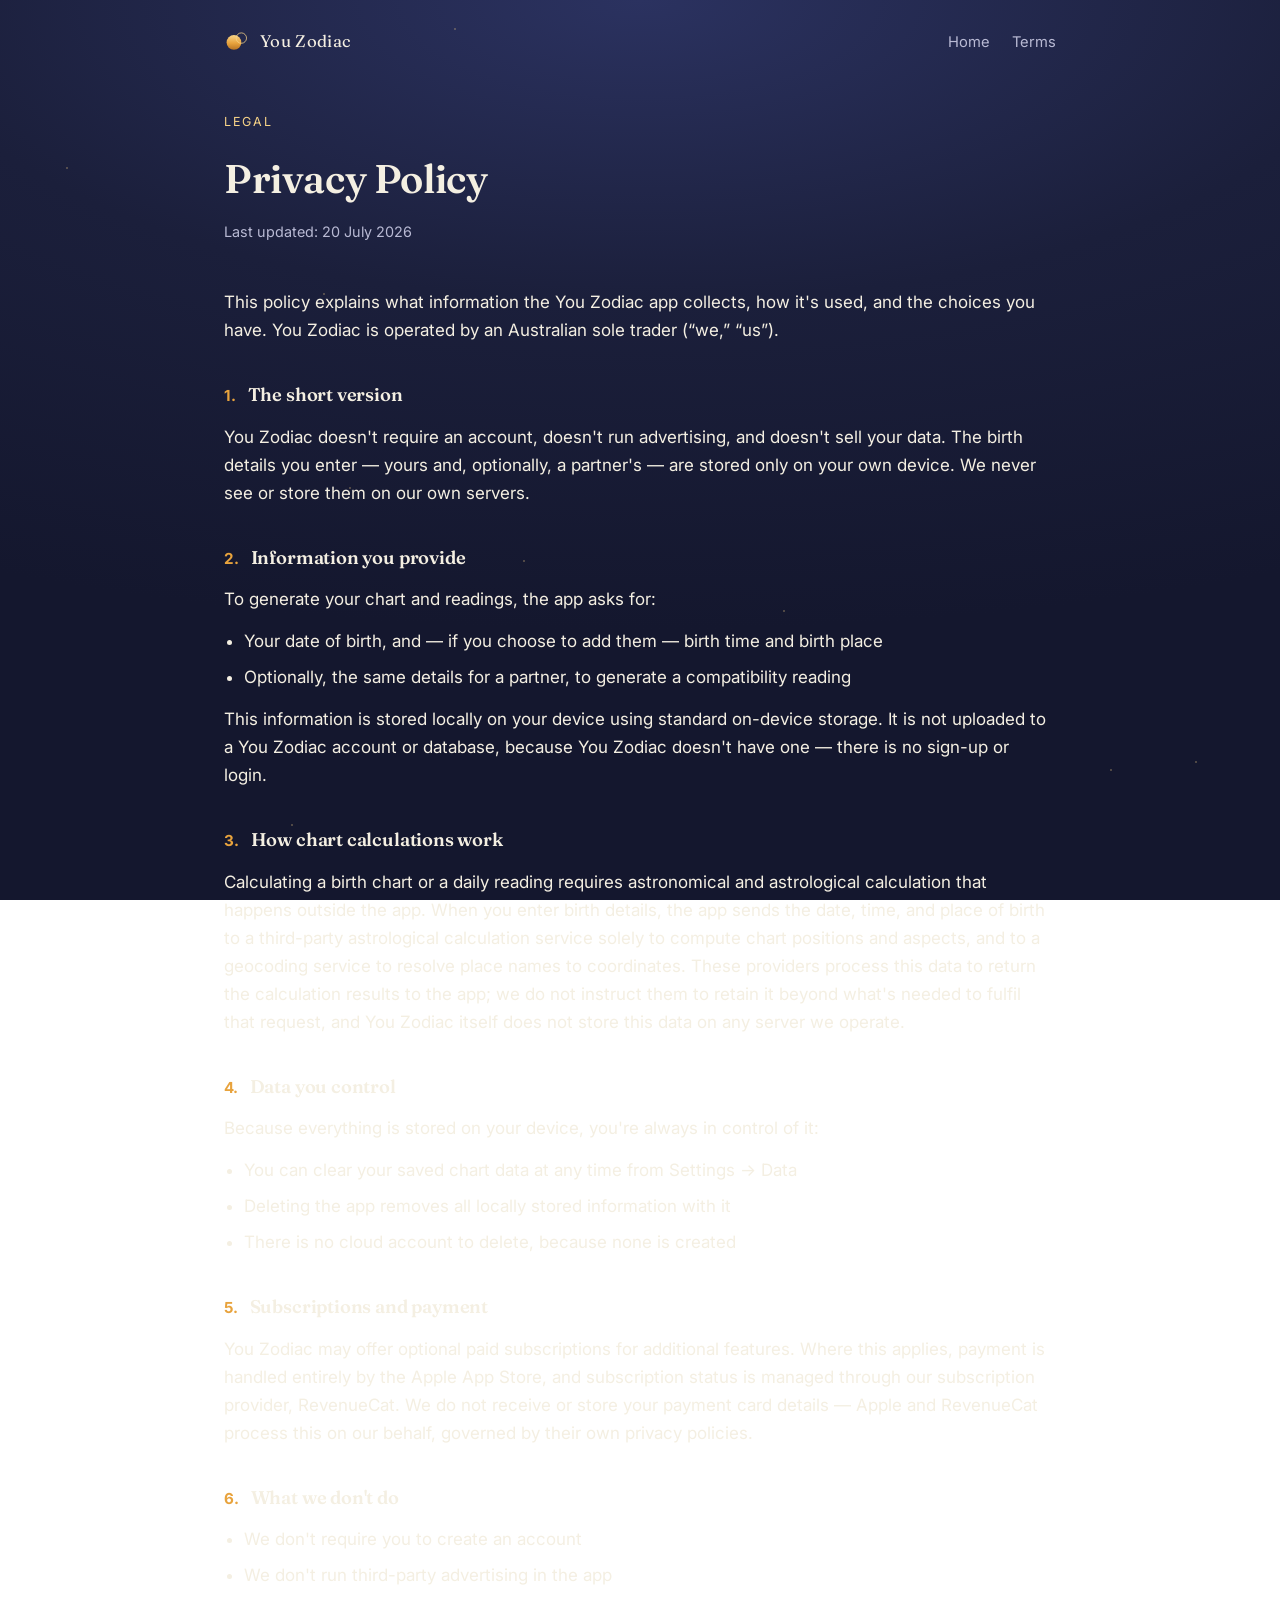
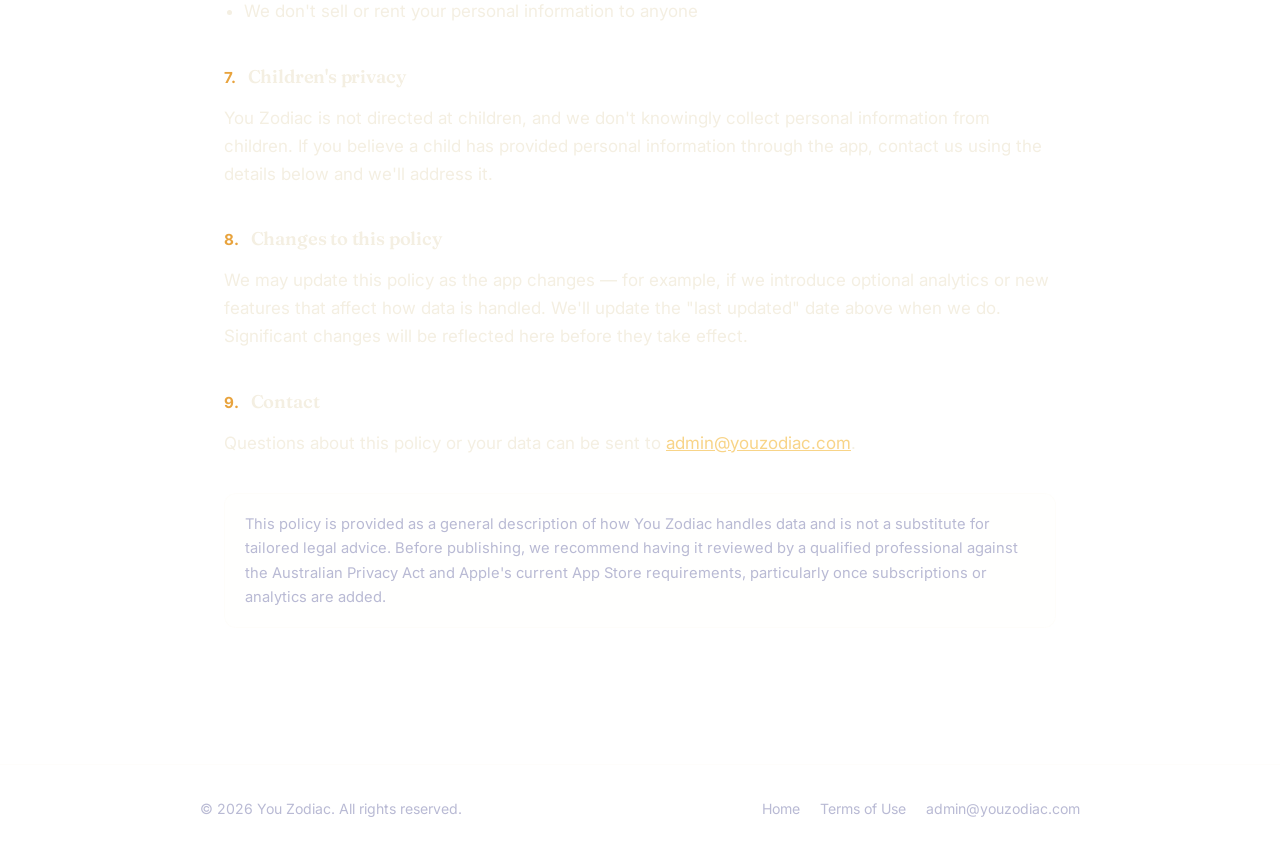
==== privacy.html @ ca14d766 "Add files via upload" ====
<!DOCTYPE html>
<html lang="en">
<head>
<meta charset="UTF-8">
<meta name="viewport" content="width=device-width, initial-scale=1.0">
<title>Privacy Policy — You Zodiac</title>
<link rel="preconnect" href="https://fonts.googleapis.com">
<link rel="preconnect" href="https://fonts.gstatic.com" crossorigin>
<link href="https://fonts.googleapis.com/css2?family=Fraunces:opsz,wght@9..144,400;9..144,600;9..144,700&family=Inter:wght@400;500;600;700&display=swap" rel="stylesheet">
<style>
/* ============================================================
   YOU ZODIAC — shared site styles
   Midnight & Marigold theme, per approved app design tokens
   ============================================================ */

:root {
  --bg-top: #2B3260;
  --bg-mid: #1B1F3B;
  --bg-deep: #14172E;

  --gold-light: #F8D488;
  --gold-mid: #E8A33D;
  --gold-deep: #B87423;

  --ink: #F4EFE2;
  --ink-dim: #B9BAD4;
  --navy-on-gold: #1B1F3B;

  --hairline: rgba(244, 239, 226, 0.14);

  --font-display: 'Fraunces', 'Iowan Old Style', Georgia, serif;
  --font-body: 'Inter', -apple-system, BlinkMacSystemFont, sans-serif;

  --max-w: 880px;
}

* { box-sizing: border-box; }

html { scroll-behavior: smooth; }

body {
  margin: 0;
  background:
    radial-gradient(120% 70% at 50% 0%, var(--bg-top) 0%, var(--bg-mid) 48%, var(--bg-deep) 100%);
  background-attachment: fixed;
  color: var(--ink);
  font-family: var(--font-body);
  font-size: 17px;
  line-height: 1.65;
  -webkit-font-smoothing: antialiased;
  min-height: 100vh;
}

a { color: var(--gold-light); text-decoration: none; }
a:hover { color: var(--gold-mid); text-decoration: underline; }
a:focus-visible,
button:focus-visible {
  outline: 2px solid var(--gold-light);
  outline-offset: 3px;
  border-radius: 4px;
}

h1, h2, h3 {
  font-family: var(--font-display);
  font-weight: 600;
  color: var(--ink);
  letter-spacing: -0.01em;
}

/* ---------- starfield ---------- */
.starfield {
  position: fixed;
  inset: 0;
  overflow: hidden;
  pointer-events: none;
  z-index: 0;
}
.starfield span {
  position: absolute;
  width: 2px;
  height: 2px;
  border-radius: 50%;
  background: var(--gold-light);
  opacity: 0.35;
  animation: twinkle 5.5s ease-in-out infinite;
}
@keyframes twinkle {
  0%, 100% { opacity: 0.15; }
  50% { opacity: 0.75; }
}
@media (prefers-reduced-motion: reduce) {
  .starfield span { animation: none; opacity: 0.35; }
  html { scroll-behavior: auto; }
}

/* ---------- layout shell ---------- */
.wrap {
  position: relative;
  z-index: 1;
  max-width: var(--max-w);
  margin: 0 auto;
  padding: 0 24px;
}

header.site-header {
  position: relative;
  z-index: 1;
  display: flex;
  align-items: center;
  justify-content: space-between;
  max-width: var(--max-w);
  margin: 0 auto;
  padding: 28px 24px 0;
}

.brand-mark { display: flex; align-items: center; gap: 10px; }
.brand-mark svg { display: block; }
.brand-wordmark {
  font-family: var(--font-display);
  font-size: 1.05rem;
  letter-spacing: 0.02em;
  color: var(--ink);
}

nav.top-nav { display: flex; gap: 22px; font-size: 0.92rem; }
nav.top-nav a { color: var(--ink-dim); }
nav.top-nav a:hover { color: var(--gold-light); }

/* ---------- footer ---------- */
footer.site-footer {
  position: relative;
  z-index: 1;
  border-top: 1px solid var(--hairline);
  margin-top: 96px;
  padding: 32px 24px 48px;
}
.footer-inner {
  max-width: var(--max-w);
  margin: 0 auto;
  display: flex;
  flex-wrap: wrap;
  gap: 16px 28px;
  align-items: center;
  justify-content: space-between;
  color: var(--ink-dim);
  font-size: 0.88rem;
}
.footer-links { display: flex; gap: 20px; flex-wrap: wrap; }
.footer-links a { color: var(--ink-dim); }
.footer-links a:hover { color: var(--gold-light); }

/* ---------- buttons ---------- */
.btn-gold {
  display: inline-flex;
  align-items: center;
  gap: 10px;
  padding: 14px 26px;
  border-radius: 999px;
  font-family: var(--font-body);
  font-weight: 600;
  font-size: 0.95rem;
  color: var(--navy-on-gold);
  background: linear-gradient(180deg, var(--gold-light) 0%, var(--gold-mid) 55%, var(--gold-deep) 100%);
  box-shadow:
    inset 0 1px 0 rgba(255,255,255,0.45),
    0 6px 18px rgba(184, 116, 35, 0.28);
  text-decoration: none;
}
.btn-gold:hover { text-decoration: none; filter: brightness(1.04); }
.btn-gold[aria-disabled="true"] {
  opacity: 0.6;
  cursor: default;
  pointer-events: none;
}
.btn-gold .sub {
  font-weight: 400;
  opacity: 0.85;
  font-size: 0.82em;
}

/* ---------- legal page layout ---------- */
main.legal {
  position: relative;
  z-index: 1;
  max-width: var(--max-w);
  margin: 0 auto;
  padding: 56px 24px 40px;
}
.legal .eyebrow {
  text-transform: uppercase;
  letter-spacing: 0.14em;
  font-size: 0.78rem;
  color: var(--gold-light);
  margin-bottom: 14px;
}
.legal h1 { font-size: clamp(1.9rem, 4vw, 2.5rem); margin: 0 0 8px; }
.legal .updated { color: var(--ink-dim); font-size: 0.9rem; margin-bottom: 44px; }
.legal section { margin-bottom: 36px; }
.legal h2 {
  font-size: 1.15rem;
  display: flex;
  gap: 12px;
  align-items: baseline;
  margin-bottom: 12px;
}
.legal h2 .num {
  font-family: var(--font-body);
  color: var(--gold-mid);
  font-weight: 700;
  font-size: 0.95rem;
}
.legal p, .legal li { color: var(--ink); }
.legal p { margin: 0 0 14px; }
.legal ul { padding-left: 20px; margin: 0 0 14px; }
.legal li { margin-bottom: 8px; }
.legal a.inline { text-decoration: underline; }
.legal-note {
  border: 1px solid var(--hairline);
  border-radius: 12px;
  padding: 18px 20px;
  background: rgba(244, 239, 226, 0.03);
  font-size: 0.92rem;
  color: var(--ink-dim);
}

@media (max-width: 560px) {
  nav.top-nav { gap: 14px; font-size: 0.85rem; }
  header.site-header { padding-top: 22px; }
}

</style>
</head>
<body>

<div class="starfield" aria-hidden="true" id="starfield"></div>

<header class="site-header">
  <div class="brand-mark">
    <svg width="26" height="26" viewBox="0 0 120 120" aria-hidden="true">
      <circle cx="46" cy="62" r="34" fill="url(#gGoldHeaderP)"/>
      <circle cx="80" cy="42" r="24" fill="none" stroke="#F8D488" stroke-width="3.5"/>
      <defs>
        <linearGradient id="gGoldHeaderP" x1="0" y1="0" x2="0" y2="1">
          <stop offset="0%" stop-color="#F8D488"/>
          <stop offset="55%" stop-color="#E8A33D"/>
          <stop offset="100%" stop-color="#B87423"/>
        </linearGradient>
      </defs>
    </svg>
    <span class="brand-wordmark">You Zodiac</span>
  </div>
  <nav class="top-nav" aria-label="Primary">
    <a href="index.html">Home</a>
    <a href="terms.html">Terms</a>
  </nav>
</header>

<main class="legal">
  <div class="eyebrow">Legal</div>
  <h1>Privacy Policy</h1>
  <p class="updated">Last updated: 20 July 2026</p>

  <section>
    <p>
      This policy explains what information the You Zodiac app collects, how it's used, and the
      choices you have. You Zodiac is operated by an Australian sole trader (“we,” “us”).
    </p>
  </section>

  <section>
    <h2><span class="num">1.</span> The short version</h2>
    <p>
      You Zodiac doesn't require an account, doesn't run advertising, and doesn't sell your data.
      The birth details you enter — yours and, optionally, a partner's — are stored only on your
      own device. We never see or store them on our own servers.
    </p>
  </section>

  <section>
    <h2><span class="num">2.</span> Information you provide</h2>
    <p>To generate your chart and readings, the app asks for:</p>
    <ul>
      <li>Your date of birth, and — if you choose to add them — birth time and birth place</li>
      <li>Optionally, the same details for a partner, to generate a compatibility reading</li>
    </ul>
    <p>
      This information is stored locally on your device using standard on-device storage. It is not
      uploaded to a You Zodiac account or database, because You Zodiac doesn't have one — there is
      no sign-up or login.
    </p>
  </section>

  <section>
    <h2><span class="num">3.</span> How chart calculations work</h2>
    <p>
      Calculating a birth chart or a daily reading requires astronomical and astrological
      calculation that happens outside the app. When you enter birth details, the app sends the
      date, time, and place of birth to a third-party astrological calculation service
      solely to compute chart positions and aspects, and to a geocoding service to
      resolve place names to coordinates. These providers process this data to return the
      calculation results to the app; we do not instruct them to retain it beyond what's needed to
      fulfil that request, and You Zodiac itself does not store this data on any server we operate.
    </p>
  </section>

  <section>
    <h2><span class="num">4.</span> Data you control</h2>
    <p>
      Because everything is stored on your device, you're always in control of it:
    </p>
    <ul>
      <li>You can clear your saved chart data at any time from Settings → Data</li>
      <li>Deleting the app removes all locally stored information with it</li>
      <li>There is no cloud account to delete, because none is created</li>
    </ul>
  </section>

  <section>
    <h2><span class="num">5.</span> Subscriptions and payment</h2>
    <p>
      You Zodiac may offer optional paid subscriptions for additional features. Where this applies,
      payment is handled entirely by the Apple App Store, and subscription status is managed
      through our subscription provider, RevenueCat. We do not receive or store your payment card
      details — Apple and RevenueCat process this on our behalf, governed by their own privacy
      policies.
    </p>
  </section>

  <section>
    <h2><span class="num">6.</span> What we don't do</h2>
    <ul>
      <li>We don't require you to create an account</li>
      <li>We don't run third-party advertising in the app</li>
      <li>We don't sell or rent your personal information to anyone</li>
    </ul>
  </section>

  <section>
    <h2><span class="num">7.</span> Children's privacy</h2>
    <p>
      You Zodiac is not directed at children, and we don't knowingly collect personal information
      from children. If you believe a child has provided personal information through the app,
      contact us using the details below and we'll address it.
    </p>
  </section>

  <section>
    <h2><span class="num">8.</span> Changes to this policy</h2>
    <p>
      We may update this policy as the app changes — for example, if we introduce optional
      analytics or new features that affect how data is handled. We'll update the "last updated"
      date above when we do. Significant changes will be reflected here before they take effect.
    </p>
  </section>

  <section>
    <h2><span class="num">9.</span> Contact</h2>
    <p>
      Questions about this policy or your data can be sent to
      <a class="inline" href="mailto:admin@youzodiac.com">admin@youzodiac.com</a>.
    </p>
  </section>

  <div class="legal-note">
    This policy is provided as a general description of how You Zodiac handles data and is not a
    substitute for tailored legal advice. Before publishing, we recommend having it reviewed by a
    qualified professional against the Australian Privacy Act and Apple's current App Store
    requirements, particularly once subscriptions or analytics are added.
  </div>
</main>

<footer class="site-footer">
  <div class="footer-inner">
    <span>© 2026 You Zodiac. All rights reserved.</span>
    <div class="footer-links">
      <a href="index.html">Home</a>
      <a href="terms.html">Terms of Use</a>
      <a href="mailto:admin@youzodiac.com">admin@youzodiac.com</a>
    </div>
  </div>
</footer>

<script>
  var field = document.getElementById('starfield');
  var count = 9;
  for (var i = 0; i < count; i++) {
    var s = document.createElement('span');
    s.style.top = (Math.random() * 90 + 2) + '%';
    s.style.left = (Math.random() * 96 + 2) + '%';
    s.style.animationDelay = (Math.random() * 5) + 's';
    field.appendChild(s);
  }
</script>

</body>
</html>
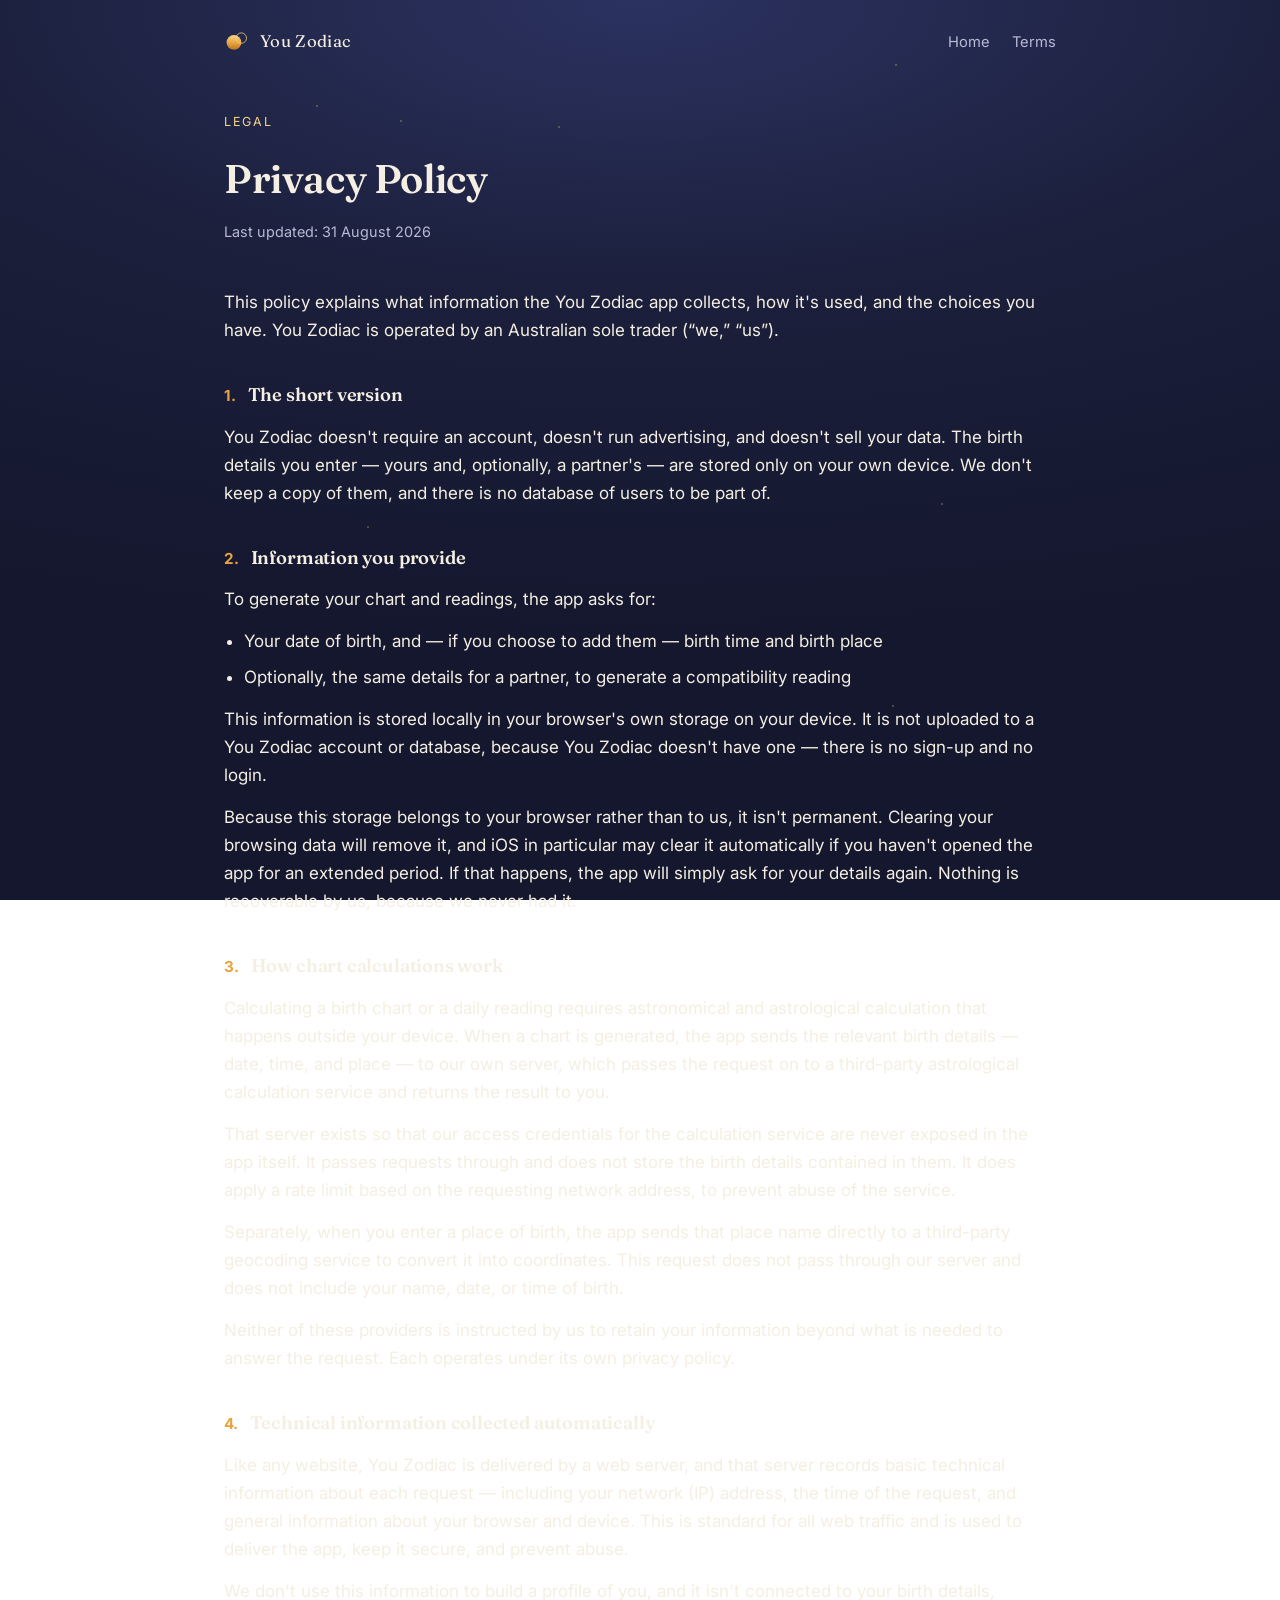
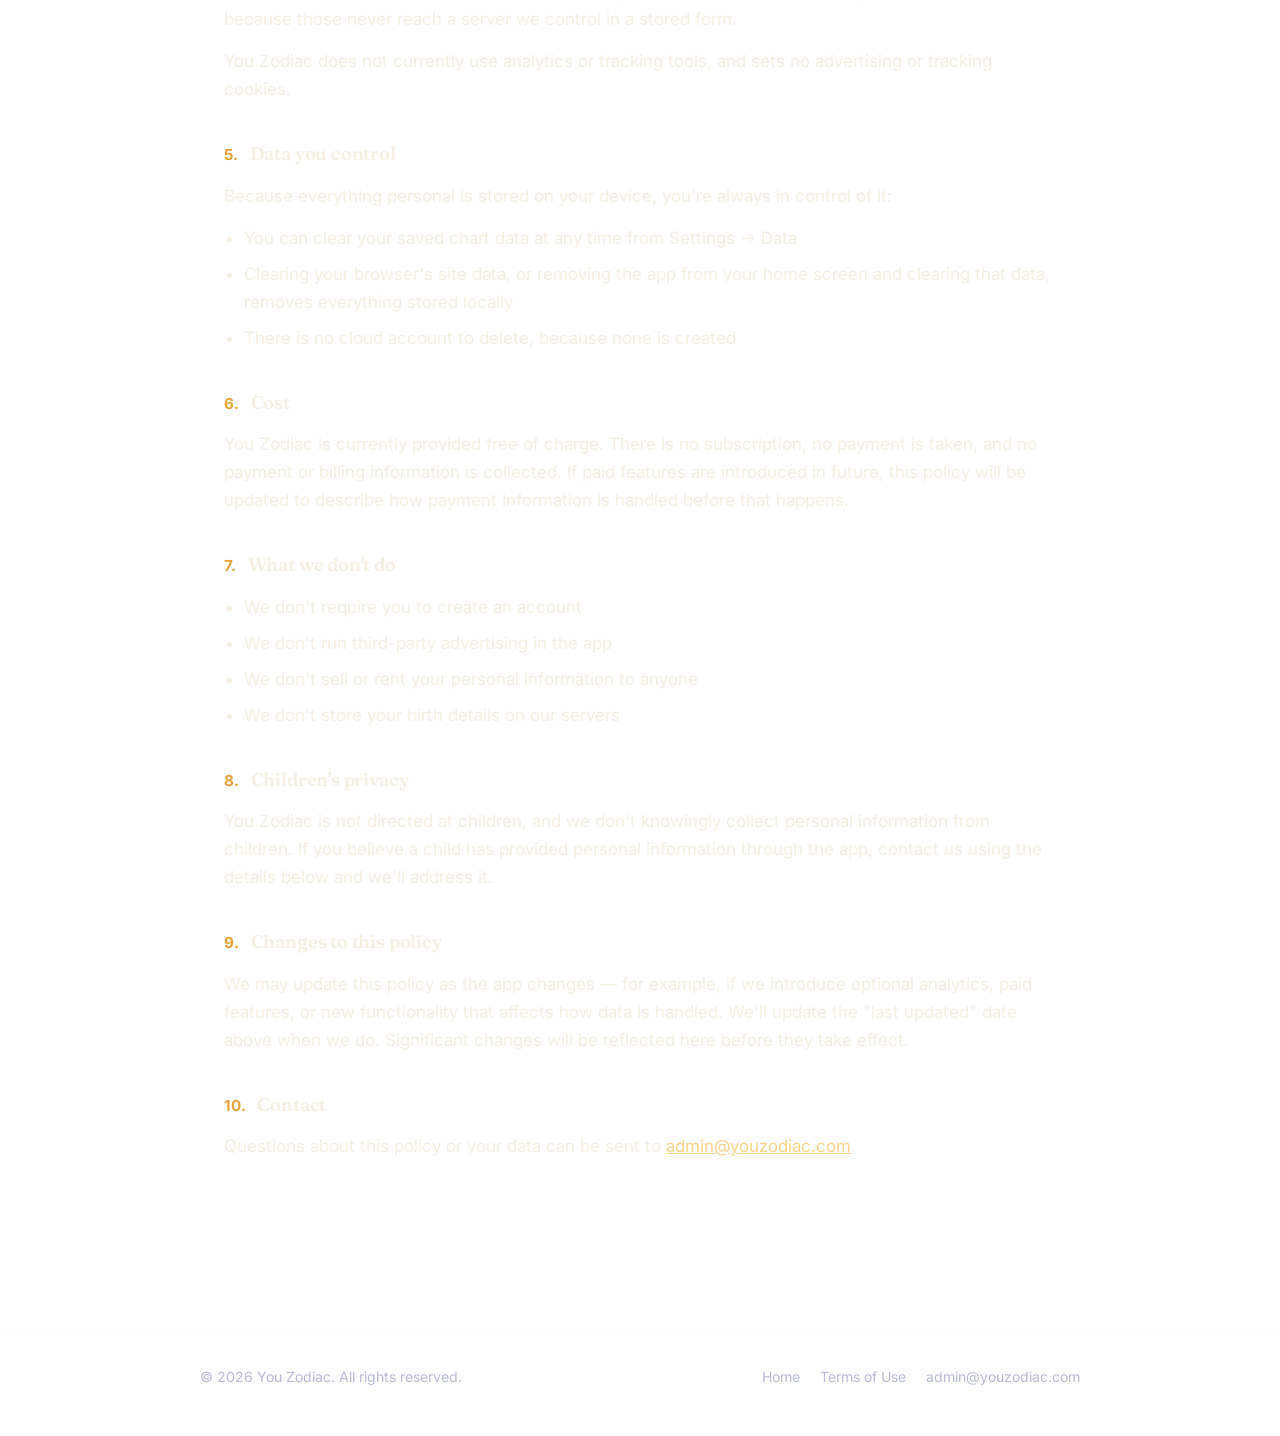
==== commit ab97c5c2: "New Privacy file" ====
--- a/privacy.html
+++ b/privacy.html
@@ -258,7 +258,7 @@
 <main class="legal">
   <div class="eyebrow">Legal</div>
   <h1>Privacy Policy</h1>
-  <p class="updated">Last updated: 20 July 2026</p>
+  <p class="updated">Last updated: 31 August 2026</p>
 
   <section>
     <p>
@@ -272,7 +272,7 @@
     <p>
       You Zodiac doesn't require an account, doesn't run advertising, and doesn't sell your data.
       The birth details you enter — yours and, optionally, a partner's — are stored only on your
-      own device. We never see or store them on our own servers.
+      own device. We don't keep a copy of them, and there is no database of users to be part of.
     </p>
   </section>
 
@@ -284,9 +284,15 @@
       <li>Optionally, the same details for a partner, to generate a compatibility reading</li>
     </ul>
     <p>
-      This information is stored locally on your device using standard on-device storage. It is not
+      This information is stored locally in your browser's own storage on your device. It is not
       uploaded to a You Zodiac account or database, because You Zodiac doesn't have one — there is
-      no sign-up or login.
+      no sign-up and no login.
+    </p>
+    <p>
+      Because this storage belongs to your browser rather than to us, it isn't permanent. Clearing
+      your browsing data will remove it, and iOS in particular may clear it automatically if you
+      haven't opened the app for an extended period. If that happens, the app will simply ask for
+      your details again. Nothing is recoverable by us, because we never had it.
     </p>
   </section>
 
@@ -294,49 +300,80 @@
     <h2><span class="num">3.</span> How chart calculations work</h2>
     <p>
       Calculating a birth chart or a daily reading requires astronomical and astrological
-      calculation that happens outside the app. When you enter birth details, the app sends the
-      date, time, and place of birth to a third-party astrological calculation service
-      solely to compute chart positions and aspects, and to a geocoding service to
-      resolve place names to coordinates. These providers process this data to return the
-      calculation results to the app; we do not instruct them to retain it beyond what's needed to
-      fulfil that request, and You Zodiac itself does not store this data on any server we operate.
-    </p>
-  </section>
-
-  <section>
-    <h2><span class="num">4.</span> Data you control</h2>
-    <p>
-      Because everything is stored on your device, you're always in control of it:
+      calculation that happens outside your device. When a chart is generated, the app sends the
+      relevant birth details — date, time, and place — to our own server, which passes the request
+      on to a third-party astrological calculation service and returns the result to you.
+    </p>
+    <p>
+      That server exists so that our access credentials for the calculation service are never
+      exposed in the app itself. It passes requests through and does not store the birth details
+      contained in them. It does apply a rate limit based on the requesting network address, to
+      prevent abuse of the service.
+    </p>
+    <p>
+      Separately, when you enter a place of birth, the app sends that place name directly to a
+      third-party geocoding service to convert it into coordinates. This request does not pass
+      through our server and does not include your name, date, or time of birth.
+    </p>
+    <p>
+      Neither of these providers is instructed by us to retain your information beyond what is
+      needed to answer the request. Each operates under its own privacy policy.
+    </p>
+  </section>
+
+  <section>
+    <h2><span class="num">4.</span> Technical information collected automatically</h2>
+    <p>
+      Like any website, You Zodiac is delivered by a web server, and that server records basic
+      technical information about each request — including your network (IP) address, the time of
+      the request, and general information about your browser and device. This is standard for all
+      web traffic and is used to deliver the app, keep it secure, and prevent abuse.
+    </p>
+    <p>
+      We don't use this information to build a profile of you, and it isn't connected to your birth
+      details, because those never reach a server we control in a stored form.
+    </p>
+    <p>
+      You Zodiac does not currently use analytics or tracking tools, and sets no advertising or
+      tracking cookies.
+    </p>
+  </section>
+
+  <section>
+    <h2><span class="num">5.</span> Data you control</h2>
+    <p>
+      Because everything personal is stored on your device, you're always in control of it:
     </p>
     <ul>
       <li>You can clear your saved chart data at any time from Settings → Data</li>
-      <li>Deleting the app removes all locally stored information with it</li>
+      <li>Clearing your browser's site data, or removing the app from your home screen and
+          clearing that data, removes everything stored locally</li>
       <li>There is no cloud account to delete, because none is created</li>
     </ul>
   </section>
 
   <section>
-    <h2><span class="num">5.</span> Subscriptions and payment</h2>
-    <p>
-      You Zodiac may offer optional paid subscriptions for additional features. Where this applies,
-      payment is handled entirely by the Apple App Store, and subscription status is managed
-      through our subscription provider, RevenueCat. We do not receive or store your payment card
-      details — Apple and RevenueCat process this on our behalf, governed by their own privacy
-      policies.
-    </p>
-  </section>
-
-  <section>
-    <h2><span class="num">6.</span> What we don't do</h2>
+    <h2><span class="num">6.</span> Cost</h2>
+    <p>
+      You Zodiac is currently provided free of charge. There is no subscription, no payment is
+      taken, and no payment or billing information is collected. If paid features are introduced in
+      future, this policy will be updated to describe how payment information is handled before
+      that happens.
+    </p>
+  </section>
+
+  <section>
+    <h2><span class="num">7.</span> What we don't do</h2>
     <ul>
       <li>We don't require you to create an account</li>
       <li>We don't run third-party advertising in the app</li>
       <li>We don't sell or rent your personal information to anyone</li>
+      <li>We don't store your birth details on our servers</li>
     </ul>
   </section>
 
   <section>
-    <h2><span class="num">7.</span> Children's privacy</h2>
+    <h2><span class="num">8.</span> Children's privacy</h2>
     <p>
       You Zodiac is not directed at children, and we don't knowingly collect personal information
       from children. If you believe a child has provided personal information through the app,
@@ -345,28 +382,22 @@
   </section>
 
   <section>
-    <h2><span class="num">8.</span> Changes to this policy</h2>
+    <h2><span class="num">9.</span> Changes to this policy</h2>
     <p>
       We may update this policy as the app changes — for example, if we introduce optional
-      analytics or new features that affect how data is handled. We'll update the "last updated"
-      date above when we do. Significant changes will be reflected here before they take effect.
-    </p>
-  </section>
-
-  <section>
-    <h2><span class="num">9.</span> Contact</h2>
+      analytics, paid features, or new functionality that affects how data is handled. We'll update
+      the "last updated" date above when we do. Significant changes will be reflected here before
+      they take effect.
+    </p>
+  </section>
+
+  <section>
+    <h2><span class="num">10.</span> Contact</h2>
     <p>
       Questions about this policy or your data can be sent to
       <a class="inline" href="mailto:admin@youzodiac.com">admin@youzodiac.com</a>.
     </p>
   </section>
-
-  <div class="legal-note">
-    This policy is provided as a general description of how You Zodiac handles data and is not a
-    substitute for tailored legal advice. Before publishing, we recommend having it reviewed by a
-    qualified professional against the Australian Privacy Act and Apple's current App Store
-    requirements, particularly once subscriptions or analytics are added.
-  </div>
 </main>
 
 <footer class="site-footer">
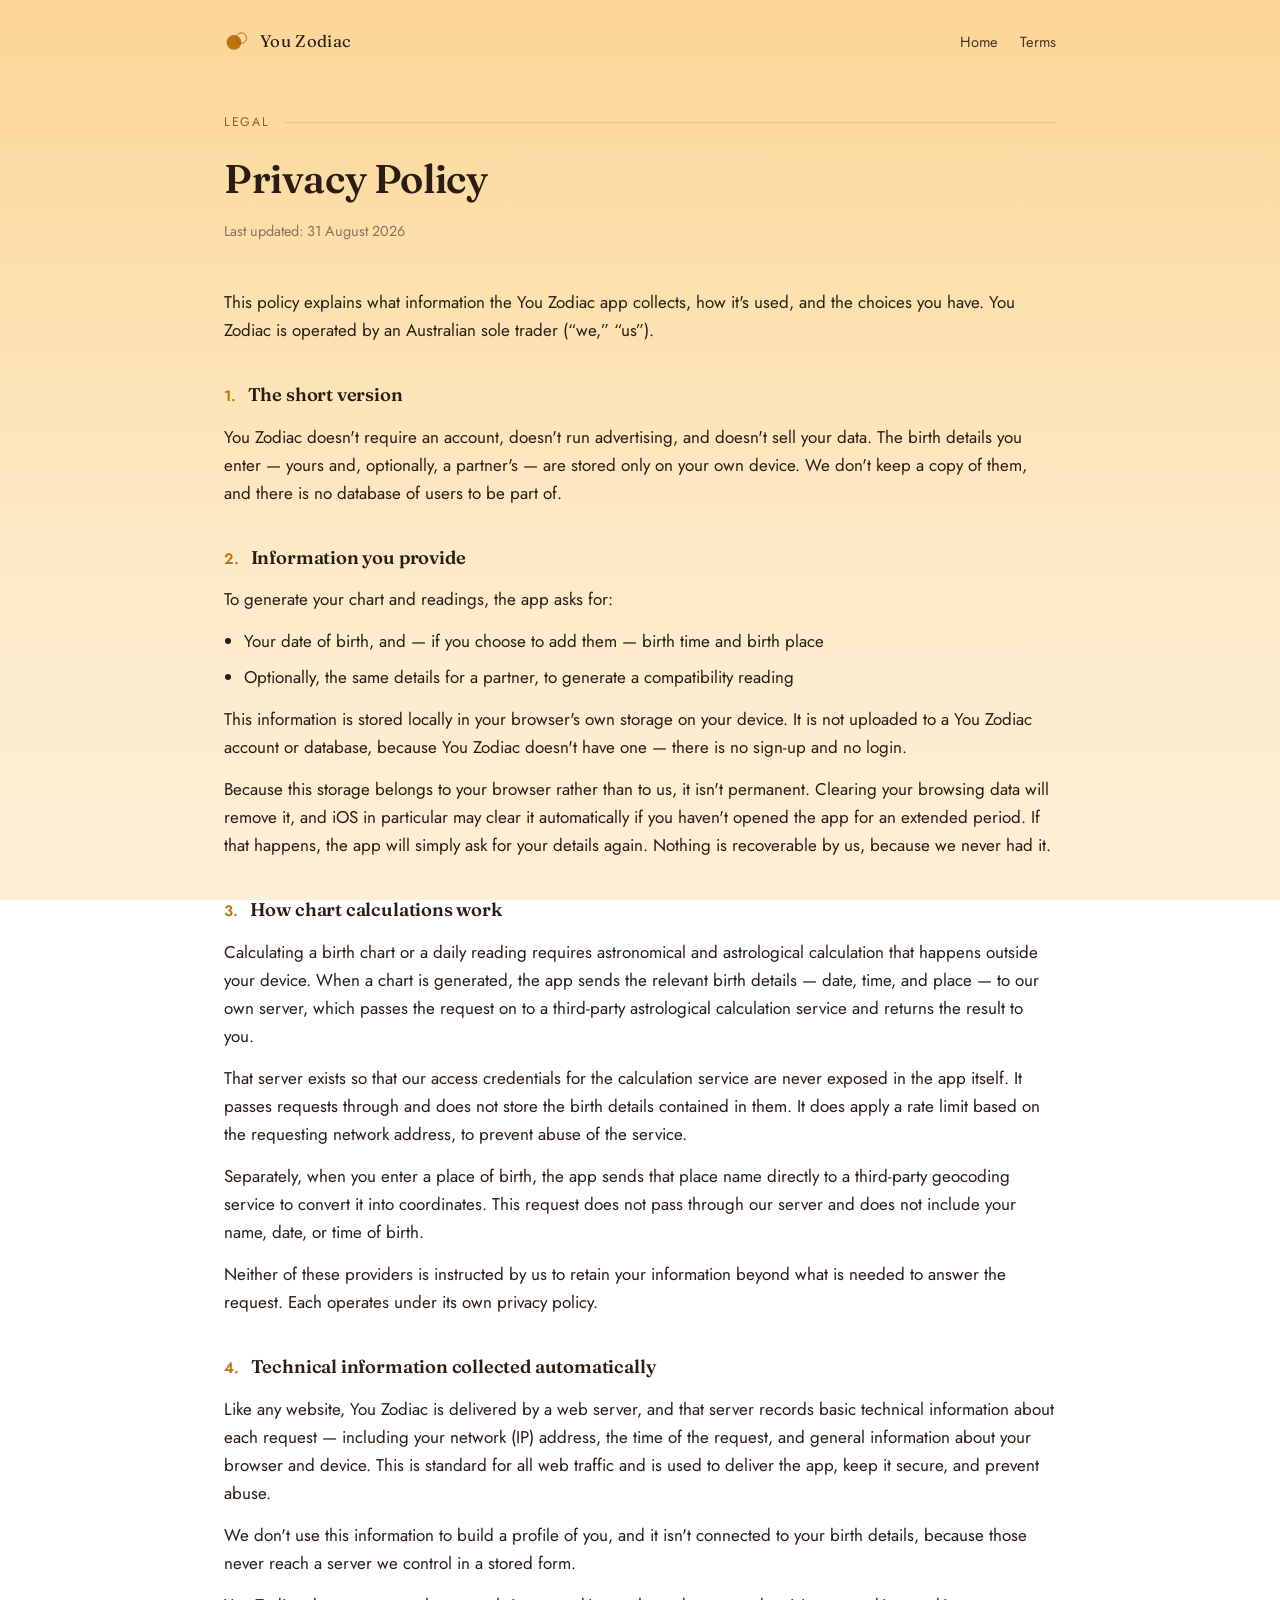
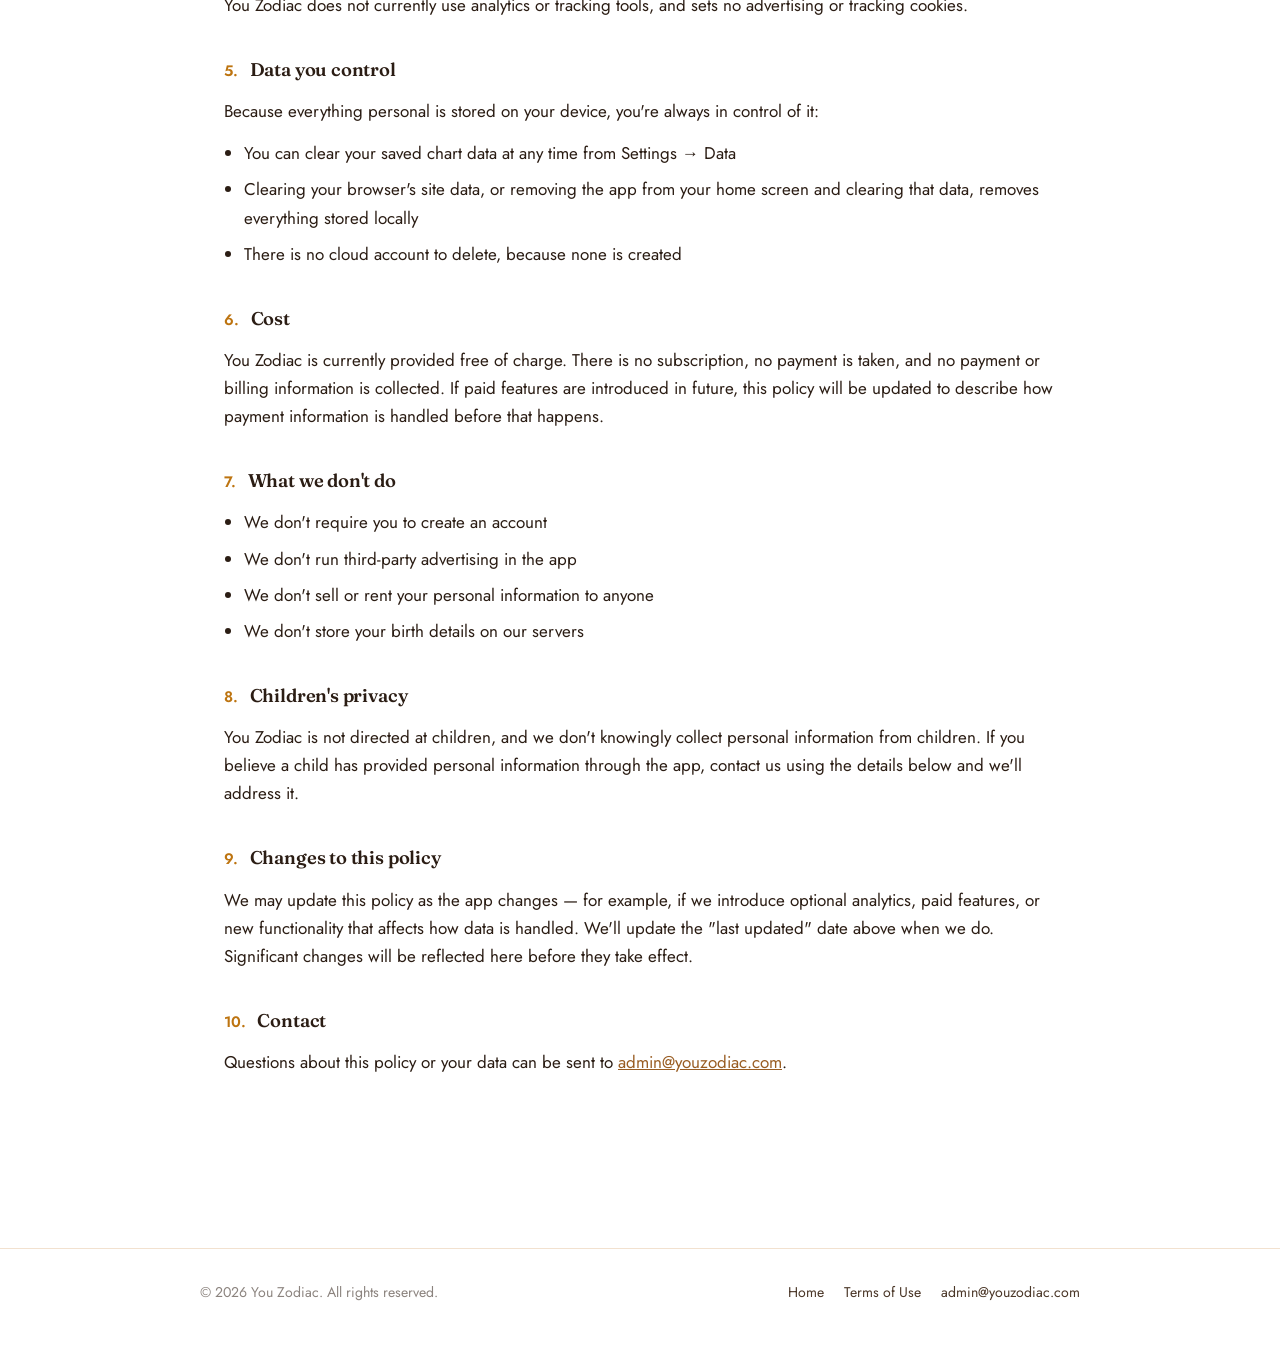
==== commit d3cf07bc: "Rebrand site to Golden Hour: shared stylesheet, flat mark, favicon, remove starfield and App Store b" ====
--- a/privacy.html
+++ b/privacy.html
@@ -4,248 +4,20 @@
 <meta charset="UTF-8">
 <meta name="viewport" content="width=device-width, initial-scale=1.0">
 <title>Privacy Policy — You Zodiac</title>
+<meta name="theme-color" content="#FBD595">
+<link rel="icon" type="image/png" href="assets/favicon.png">
 <link rel="preconnect" href="https://fonts.googleapis.com">
 <link rel="preconnect" href="https://fonts.gstatic.com" crossorigin>
-<link href="https://fonts.googleapis.com/css2?family=Fraunces:opsz,wght@9..144,400;9..144,600;9..144,700&family=Inter:wght@400;500;600;700&display=swap" rel="stylesheet">
-<style>
-/* ============================================================
-   YOU ZODIAC — shared site styles
-   Midnight & Marigold theme, per approved app design tokens
-   ============================================================ */
-
-:root {
-  --bg-top: #2B3260;
-  --bg-mid: #1B1F3B;
-  --bg-deep: #14172E;
-
-  --gold-light: #F8D488;
-  --gold-mid: #E8A33D;
-  --gold-deep: #B87423;
-
-  --ink: #F4EFE2;
-  --ink-dim: #B9BAD4;
-  --navy-on-gold: #1B1F3B;
-
-  --hairline: rgba(244, 239, 226, 0.14);
-
-  --font-display: 'Fraunces', 'Iowan Old Style', Georgia, serif;
-  --font-body: 'Inter', -apple-system, BlinkMacSystemFont, sans-serif;
-
-  --max-w: 880px;
-}
-
-* { box-sizing: border-box; }
-
-html { scroll-behavior: smooth; }
-
-body {
-  margin: 0;
-  background:
-    radial-gradient(120% 70% at 50% 0%, var(--bg-top) 0%, var(--bg-mid) 48%, var(--bg-deep) 100%);
-  background-attachment: fixed;
-  color: var(--ink);
-  font-family: var(--font-body);
-  font-size: 17px;
-  line-height: 1.65;
-  -webkit-font-smoothing: antialiased;
-  min-height: 100vh;
-}
-
-a { color: var(--gold-light); text-decoration: none; }
-a:hover { color: var(--gold-mid); text-decoration: underline; }
-a:focus-visible,
-button:focus-visible {
-  outline: 2px solid var(--gold-light);
-  outline-offset: 3px;
-  border-radius: 4px;
-}
-
-h1, h2, h3 {
-  font-family: var(--font-display);
-  font-weight: 600;
-  color: var(--ink);
-  letter-spacing: -0.01em;
-}
-
-/* ---------- starfield ---------- */
-.starfield {
-  position: fixed;
-  inset: 0;
-  overflow: hidden;
-  pointer-events: none;
-  z-index: 0;
-}
-.starfield span {
-  position: absolute;
-  width: 2px;
-  height: 2px;
-  border-radius: 50%;
-  background: var(--gold-light);
-  opacity: 0.35;
-  animation: twinkle 5.5s ease-in-out infinite;
-}
-@keyframes twinkle {
-  0%, 100% { opacity: 0.15; }
-  50% { opacity: 0.75; }
-}
-@media (prefers-reduced-motion: reduce) {
-  .starfield span { animation: none; opacity: 0.35; }
-  html { scroll-behavior: auto; }
-}
-
-/* ---------- layout shell ---------- */
-.wrap {
-  position: relative;
-  z-index: 1;
-  max-width: var(--max-w);
-  margin: 0 auto;
-  padding: 0 24px;
-}
-
-header.site-header {
-  position: relative;
-  z-index: 1;
-  display: flex;
-  align-items: center;
-  justify-content: space-between;
-  max-width: var(--max-w);
-  margin: 0 auto;
-  padding: 28px 24px 0;
-}
-
-.brand-mark { display: flex; align-items: center; gap: 10px; }
-.brand-mark svg { display: block; }
-.brand-wordmark {
-  font-family: var(--font-display);
-  font-size: 1.05rem;
-  letter-spacing: 0.02em;
-  color: var(--ink);
-}
-
-nav.top-nav { display: flex; gap: 22px; font-size: 0.92rem; }
-nav.top-nav a { color: var(--ink-dim); }
-nav.top-nav a:hover { color: var(--gold-light); }
-
-/* ---------- footer ---------- */
-footer.site-footer {
-  position: relative;
-  z-index: 1;
-  border-top: 1px solid var(--hairline);
-  margin-top: 96px;
-  padding: 32px 24px 48px;
-}
-.footer-inner {
-  max-width: var(--max-w);
-  margin: 0 auto;
-  display: flex;
-  flex-wrap: wrap;
-  gap: 16px 28px;
-  align-items: center;
-  justify-content: space-between;
-  color: var(--ink-dim);
-  font-size: 0.88rem;
-}
-.footer-links { display: flex; gap: 20px; flex-wrap: wrap; }
-.footer-links a { color: var(--ink-dim); }
-.footer-links a:hover { color: var(--gold-light); }
-
-/* ---------- buttons ---------- */
-.btn-gold {
-  display: inline-flex;
-  align-items: center;
-  gap: 10px;
-  padding: 14px 26px;
-  border-radius: 999px;
-  font-family: var(--font-body);
-  font-weight: 600;
-  font-size: 0.95rem;
-  color: var(--navy-on-gold);
-  background: linear-gradient(180deg, var(--gold-light) 0%, var(--gold-mid) 55%, var(--gold-deep) 100%);
-  box-shadow:
-    inset 0 1px 0 rgba(255,255,255,0.45),
-    0 6px 18px rgba(184, 116, 35, 0.28);
-  text-decoration: none;
-}
-.btn-gold:hover { text-decoration: none; filter: brightness(1.04); }
-.btn-gold[aria-disabled="true"] {
-  opacity: 0.6;
-  cursor: default;
-  pointer-events: none;
-}
-.btn-gold .sub {
-  font-weight: 400;
-  opacity: 0.85;
-  font-size: 0.82em;
-}
-
-/* ---------- legal page layout ---------- */
-main.legal {
-  position: relative;
-  z-index: 1;
-  max-width: var(--max-w);
-  margin: 0 auto;
-  padding: 56px 24px 40px;
-}
-.legal .eyebrow {
-  text-transform: uppercase;
-  letter-spacing: 0.14em;
-  font-size: 0.78rem;
-  color: var(--gold-light);
-  margin-bottom: 14px;
-}
-.legal h1 { font-size: clamp(1.9rem, 4vw, 2.5rem); margin: 0 0 8px; }
-.legal .updated { color: var(--ink-dim); font-size: 0.9rem; margin-bottom: 44px; }
-.legal section { margin-bottom: 36px; }
-.legal h2 {
-  font-size: 1.15rem;
-  display: flex;
-  gap: 12px;
-  align-items: baseline;
-  margin-bottom: 12px;
-}
-.legal h2 .num {
-  font-family: var(--font-body);
-  color: var(--gold-mid);
-  font-weight: 700;
-  font-size: 0.95rem;
-}
-.legal p, .legal li { color: var(--ink); }
-.legal p { margin: 0 0 14px; }
-.legal ul { padding-left: 20px; margin: 0 0 14px; }
-.legal li { margin-bottom: 8px; }
-.legal a.inline { text-decoration: underline; }
-.legal-note {
-  border: 1px solid var(--hairline);
-  border-radius: 12px;
-  padding: 18px 20px;
-  background: rgba(244, 239, 226, 0.03);
-  font-size: 0.92rem;
-  color: var(--ink-dim);
-}
-
-@media (max-width: 560px) {
-  nav.top-nav { gap: 14px; font-size: 0.85rem; }
-  header.site-header { padding-top: 22px; }
-}
-
-</style>
+<link href="https://fonts.googleapis.com/css2?family=Fraunces:ital,opsz,wght@0,9..144,400;0,9..144,600;0,9..144,700;1,9..144,400&family=Jost:wght@400;500;600&display=swap" rel="stylesheet">
+<link rel="stylesheet" href="golden-hour.css">
 </head>
 <body>
-
-<div class="starfield" aria-hidden="true" id="starfield"></div>
 
 <header class="site-header">
   <div class="brand-mark">
     <svg width="26" height="26" viewBox="0 0 120 120" aria-hidden="true">
-      <circle cx="46" cy="62" r="34" fill="url(#gGoldHeaderP)"/>
-      <circle cx="80" cy="42" r="24" fill="none" stroke="#F8D488" stroke-width="3.5"/>
-      <defs>
-        <linearGradient id="gGoldHeaderP" x1="0" y1="0" x2="0" y2="1">
-          <stop offset="0%" stop-color="#F8D488"/>
-          <stop offset="55%" stop-color="#E8A33D"/>
-          <stop offset="100%" stop-color="#B87423"/>
-        </linearGradient>
-      </defs>
+      <circle cx="46" cy="62" r="34" fill="#BD7410"/>
+      <circle cx="80" cy="42" r="24" fill="none" stroke="#995D23" stroke-width="4"/>
     </svg>
     <span class="brand-wordmark">You Zodiac</span>
   </div>
@@ -259,14 +31,12 @@
   <div class="eyebrow">Legal</div>
   <h1>Privacy Policy</h1>
   <p class="updated">Last updated: 31 August 2026</p>
-
   <section>
     <p>
       This policy explains what information the You Zodiac app collects, how it's used, and the
       choices you have. You Zodiac is operated by an Australian sole trader (“we,” “us”).
     </p>
   </section>
-
   <section>
     <h2><span class="num">1.</span> The short version</h2>
     <p>
@@ -275,7 +45,6 @@
       own device. We don't keep a copy of them, and there is no database of users to be part of.
     </p>
   </section>
-
   <section>
     <h2><span class="num">2.</span> Information you provide</h2>
     <p>To generate your chart and readings, the app asks for:</p>
@@ -295,7 +64,6 @@
       your details again. Nothing is recoverable by us, because we never had it.
     </p>
   </section>
-
   <section>
     <h2><span class="num">3.</span> How chart calculations work</h2>
     <p>
@@ -320,7 +88,6 @@
       needed to answer the request. Each operates under its own privacy policy.
     </p>
   </section>
-
   <section>
     <h2><span class="num">4.</span> Technical information collected automatically</h2>
     <p>
@@ -338,7 +105,6 @@
       tracking cookies.
     </p>
   </section>
-
   <section>
     <h2><span class="num">5.</span> Data you control</h2>
     <p>
@@ -351,7 +117,6 @@
       <li>There is no cloud account to delete, because none is created</li>
     </ul>
   </section>
-
   <section>
     <h2><span class="num">6.</span> Cost</h2>
     <p>
@@ -361,7 +126,6 @@
       that happens.
     </p>
   </section>
-
   <section>
     <h2><span class="num">7.</span> What we don't do</h2>
     <ul>
@@ -371,7 +135,6 @@
       <li>We don't store your birth details on our servers</li>
     </ul>
   </section>
-
   <section>
     <h2><span class="num">8.</span> Children's privacy</h2>
     <p>
@@ -380,7 +143,6 @@
       contact us using the details below and we'll address it.
     </p>
   </section>
-
   <section>
     <h2><span class="num">9.</span> Changes to this policy</h2>
     <p>
@@ -390,7 +152,6 @@
       they take effect.
     </p>
   </section>
-
   <section>
     <h2><span class="num">10.</span> Contact</h2>
     <p>
@@ -411,17 +172,5 @@
   </div>
 </footer>
 
-<script>
-  var field = document.getElementById('starfield');
-  var count = 9;
-  for (var i = 0; i < count; i++) {
-    var s = document.createElement('span');
-    s.style.top = (Math.random() * 90 + 2) + '%';
-    s.style.left = (Math.random() * 96 + 2) + '%';
-    s.style.animationDelay = (Math.random() * 5) + 's';
-    field.appendChild(s);
-  }
-</script>
-
 </body>
-</html>
+</html>
--- a/golden-hour.css
+++ b/golden-hour.css
@@ -0,0 +1,225 @@
+/* ============================================================
+   YOU ZODIAC — shared site styles
+   Golden Hour visual system
+   Canonical tokens: app repo src/constants/celestialTheme.js
+   ============================================================ */
+
+:root {
+  /* Wash, top → bottom */
+  --wash-honey:   #FBD595;
+  --wash-apricot: #FCE1B0;
+  --wash-peach:   #FDEBCB;
+  --wash-cream:   #FDEFD6;
+
+  /* Panels */
+  --panel:        rgba(253, 244, 229, 0.82);
+  --panel-solid:  #FDF3E4;
+
+  /* Hairlines */
+  --hairline:        rgba(196, 120, 40, 0.22);
+  --hairline-strong: rgba(196, 120, 40, 0.38);
+
+  /* Ochre — glyphs, icons, line-work */
+  --ochre:      #BD7410;
+  --ochre-soft: #D0955A;
+  --ochre-deep: #995D23;
+
+  /* Crimson — one key interaction per page, no more */
+  --crimson: #BB0A18;
+
+  /* Ink */
+  --ink:       #2B1D14;
+  --ink-soft:  #4A3627;
+  --ink-muted: rgba(43, 29, 20, 0.55);
+
+  --font-display: 'Fraunces', 'Iowan Old Style', Georgia, serif;
+  --font-body: 'Jost', -apple-system, BlinkMacSystemFont, sans-serif;
+
+  --max-w: 880px;
+}
+
+* { box-sizing: border-box; }
+
+html { scroll-behavior: smooth; }
+@media (prefers-reduced-motion: reduce) {
+  html { scroll-behavior: auto; }
+}
+
+body {
+  margin: 0;
+  background: linear-gradient(180deg,
+    var(--wash-honey) 0%,
+    var(--wash-apricot) 34%,
+    var(--wash-peach) 68%,
+    var(--wash-cream) 100%);
+  background-attachment: fixed;
+  color: var(--ink);
+  font-family: var(--font-body);
+  font-size: 17px;
+  line-height: 1.65;
+  -webkit-font-smoothing: antialiased;
+  min-height: 100vh;
+}
+
+a { color: var(--ochre-deep); text-decoration: none; }
+a:hover { color: var(--ochre); text-decoration: underline; }
+a:focus-visible,
+button:focus-visible {
+  outline: 2px solid var(--ochre);
+  outline-offset: 3px;
+  border-radius: 4px;
+}
+
+/* The single most important interaction on a page */
+a.primary-action { color: var(--crimson); font-weight: 500; }
+a.primary-action:hover { color: var(--crimson); }
+
+h1, h2, h3 {
+  font-family: var(--font-display);
+  font-weight: 600;
+  color: var(--ink);
+  letter-spacing: -0.01em;
+}
+
+.descriptor {
+  font-family: var(--font-display);
+  font-style: italic;
+  font-weight: 400;
+  color: var(--ink-soft);
+}
+
+/* ---------- layout shell ---------- */
+.wrap {
+  position: relative;
+  max-width: var(--max-w);
+  margin: 0 auto;
+  padding: 0 24px;
+}
+
+header.site-header {
+  display: flex;
+  align-items: center;
+  justify-content: space-between;
+  max-width: var(--max-w);
+  margin: 0 auto;
+  padding: 28px 24px 0;
+}
+
+.brand-mark { display: flex; align-items: center; gap: 10px; }
+.brand-mark img { display: block; width: 30px; height: 30px; }
+.brand-wordmark {
+  font-family: var(--font-display);
+  font-size: 1.05rem;
+  letter-spacing: 0.02em;
+  color: var(--ink);
+}
+
+nav.top-nav { display: flex; gap: 22px; font-size: 0.92rem; }
+nav.top-nav a { color: var(--ink-soft); }
+nav.top-nav a:hover { color: var(--ochre); }
+
+/* ---------- section labels: small caps + hairline rule ---------- */
+.eyebrow {
+  text-transform: uppercase;
+  letter-spacing: 0.14em;
+  font-size: 0.78rem;
+  color: var(--ochre-deep);
+  display: flex;
+  align-items: center;
+  gap: 14px;
+  margin-bottom: 14px;
+}
+.eyebrow::after {
+  content: "";
+  flex: 1;
+  height: 1px;
+  background: var(--hairline);
+}
+
+/* ---------- panels ---------- */
+.panel {
+  background: var(--panel);
+  border: 1px solid var(--hairline);
+  border-radius: 16px;
+  padding: 28px 32px;
+}
+
+/* ---------- footer ---------- */
+footer.site-footer {
+  border-top: 1px solid var(--hairline);
+  margin-top: 96px;
+  padding: 32px 24px 48px;
+}
+.footer-inner {
+  max-width: var(--max-w);
+  margin: 0 auto;
+  display: flex;
+  flex-wrap: wrap;
+  gap: 16px 28px;
+  align-items: center;
+  justify-content: space-between;
+  color: var(--ink-muted);
+  font-size: 0.88rem;
+}
+.footer-links { display: flex; gap: 20px; flex-wrap: wrap; }
+.footer-links a { color: var(--ink-soft); }
+.footer-links a:hover { color: var(--ochre); }
+
+/* ---------- buttons: flat matte, no gradients ---------- */
+.btn {
+  display: inline-flex;
+  align-items: center;
+  gap: 10px;
+  padding: 14px 26px;
+  border-radius: 999px;
+  font-family: var(--font-body);
+  font-weight: 500;
+  font-size: 0.95rem;
+  color: var(--ochre-deep);
+  background: var(--panel-solid);
+  border: 1px solid var(--hairline-strong);
+  text-decoration: none;
+}
+.btn:hover { text-decoration: none; border-color: var(--ochre); color: var(--ochre); }
+.btn[aria-disabled="true"] { opacity: 0.6; cursor: default; pointer-events: none; }
+
+/* ---------- legal page layout ---------- */
+main.legal {
+  max-width: var(--max-w);
+  margin: 0 auto;
+  padding: 56px 24px 40px;
+}
+.legal h1 { font-size: clamp(1.9rem, 4vw, 2.5rem); margin: 0 0 8px; }
+.legal .updated { color: var(--ink-muted); font-size: 0.9rem; margin-bottom: 44px; }
+.legal section { margin-bottom: 36px; }
+.legal h2 {
+  font-size: 1.15rem;
+  display: flex;
+  gap: 12px;
+  align-items: baseline;
+  margin-bottom: 12px;
+}
+.legal h2 .num {
+  font-family: var(--font-body);
+  color: var(--ochre);
+  font-weight: 600;
+  font-size: 0.95rem;
+}
+.legal p, .legal li { color: var(--ink); }
+.legal p { margin: 0 0 14px; }
+.legal ul { padding-left: 20px; margin: 0 0 14px; }
+.legal li { margin-bottom: 8px; }
+.legal a.inline { text-decoration: underline; }
+.legal-note {
+  border: 1px solid var(--hairline);
+  border-radius: 12px;
+  padding: 18px 20px;
+  background: var(--panel);
+  font-size: 0.92rem;
+  color: var(--ink-soft);
+}
+
+@media (max-width: 560px) {
+  nav.top-nav { gap: 14px; font-size: 0.85rem; }
+  header.site-header { padding-top: 22px; }
+}
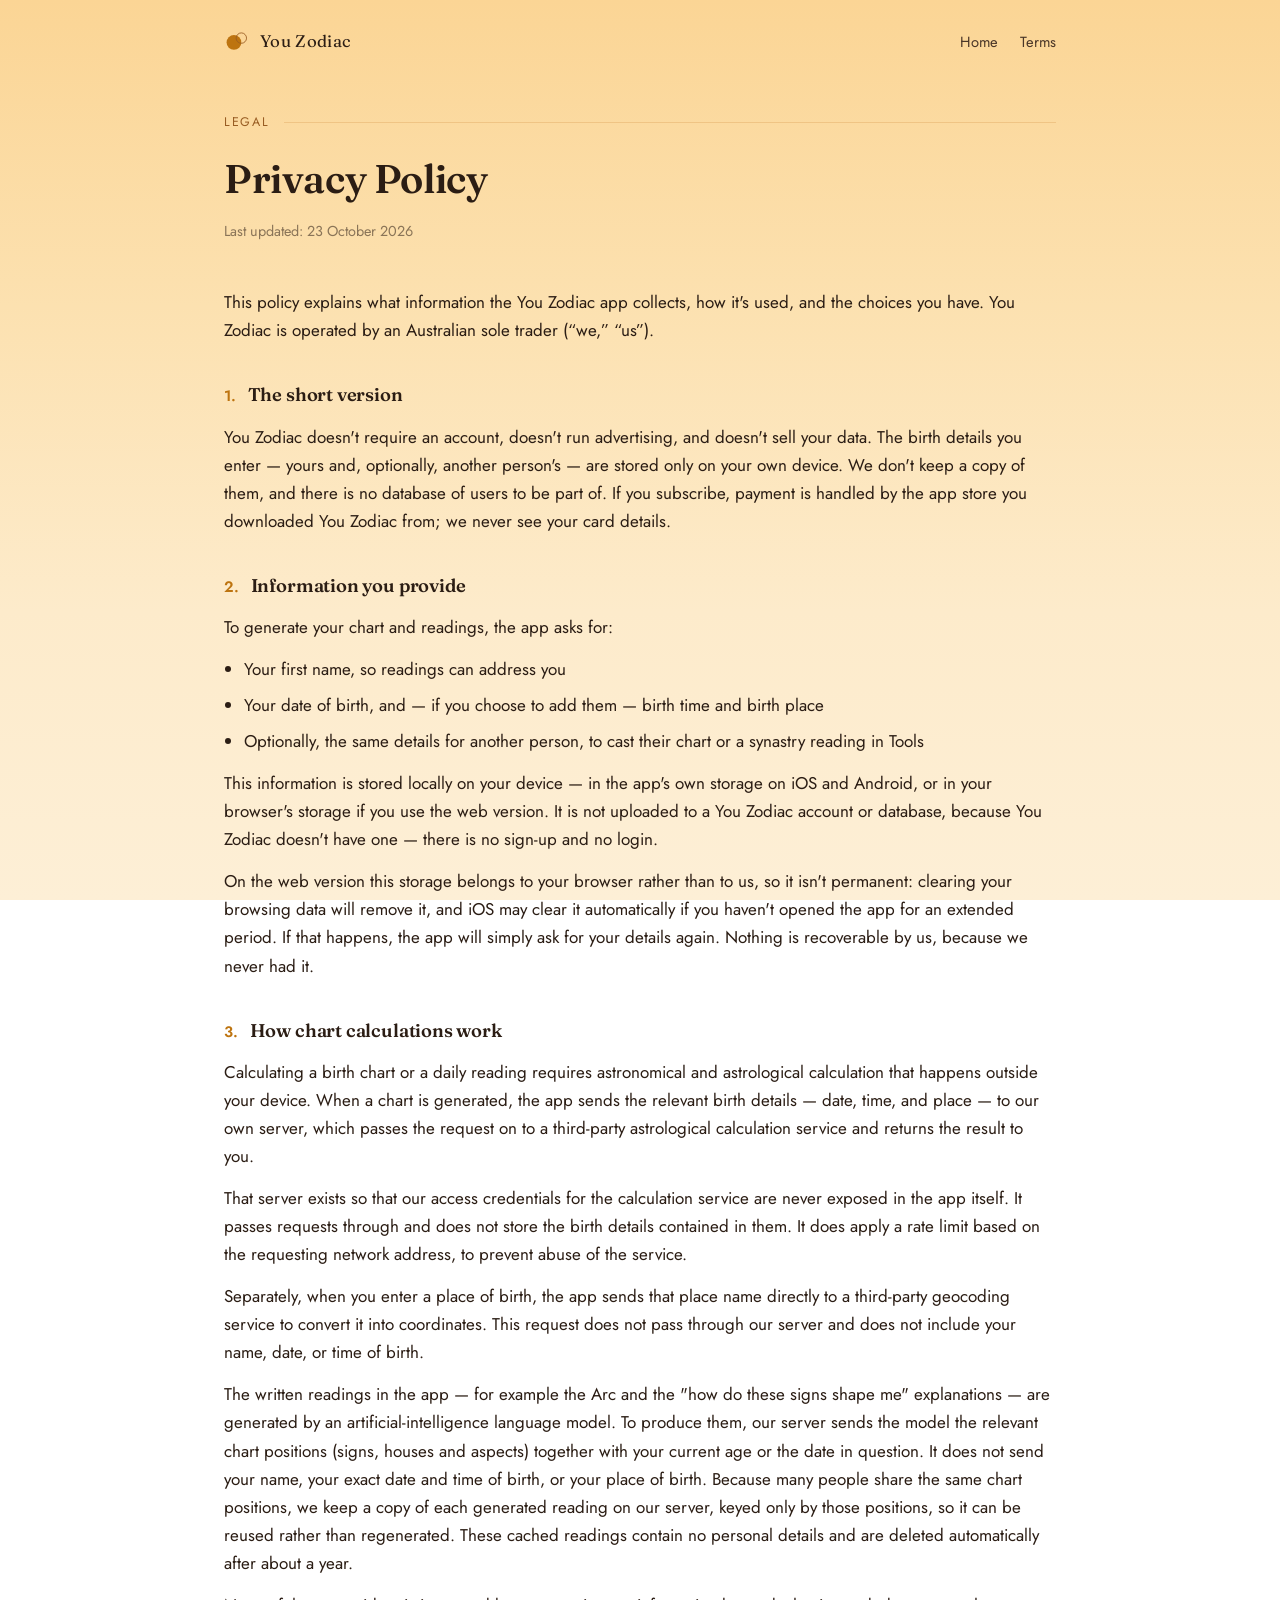
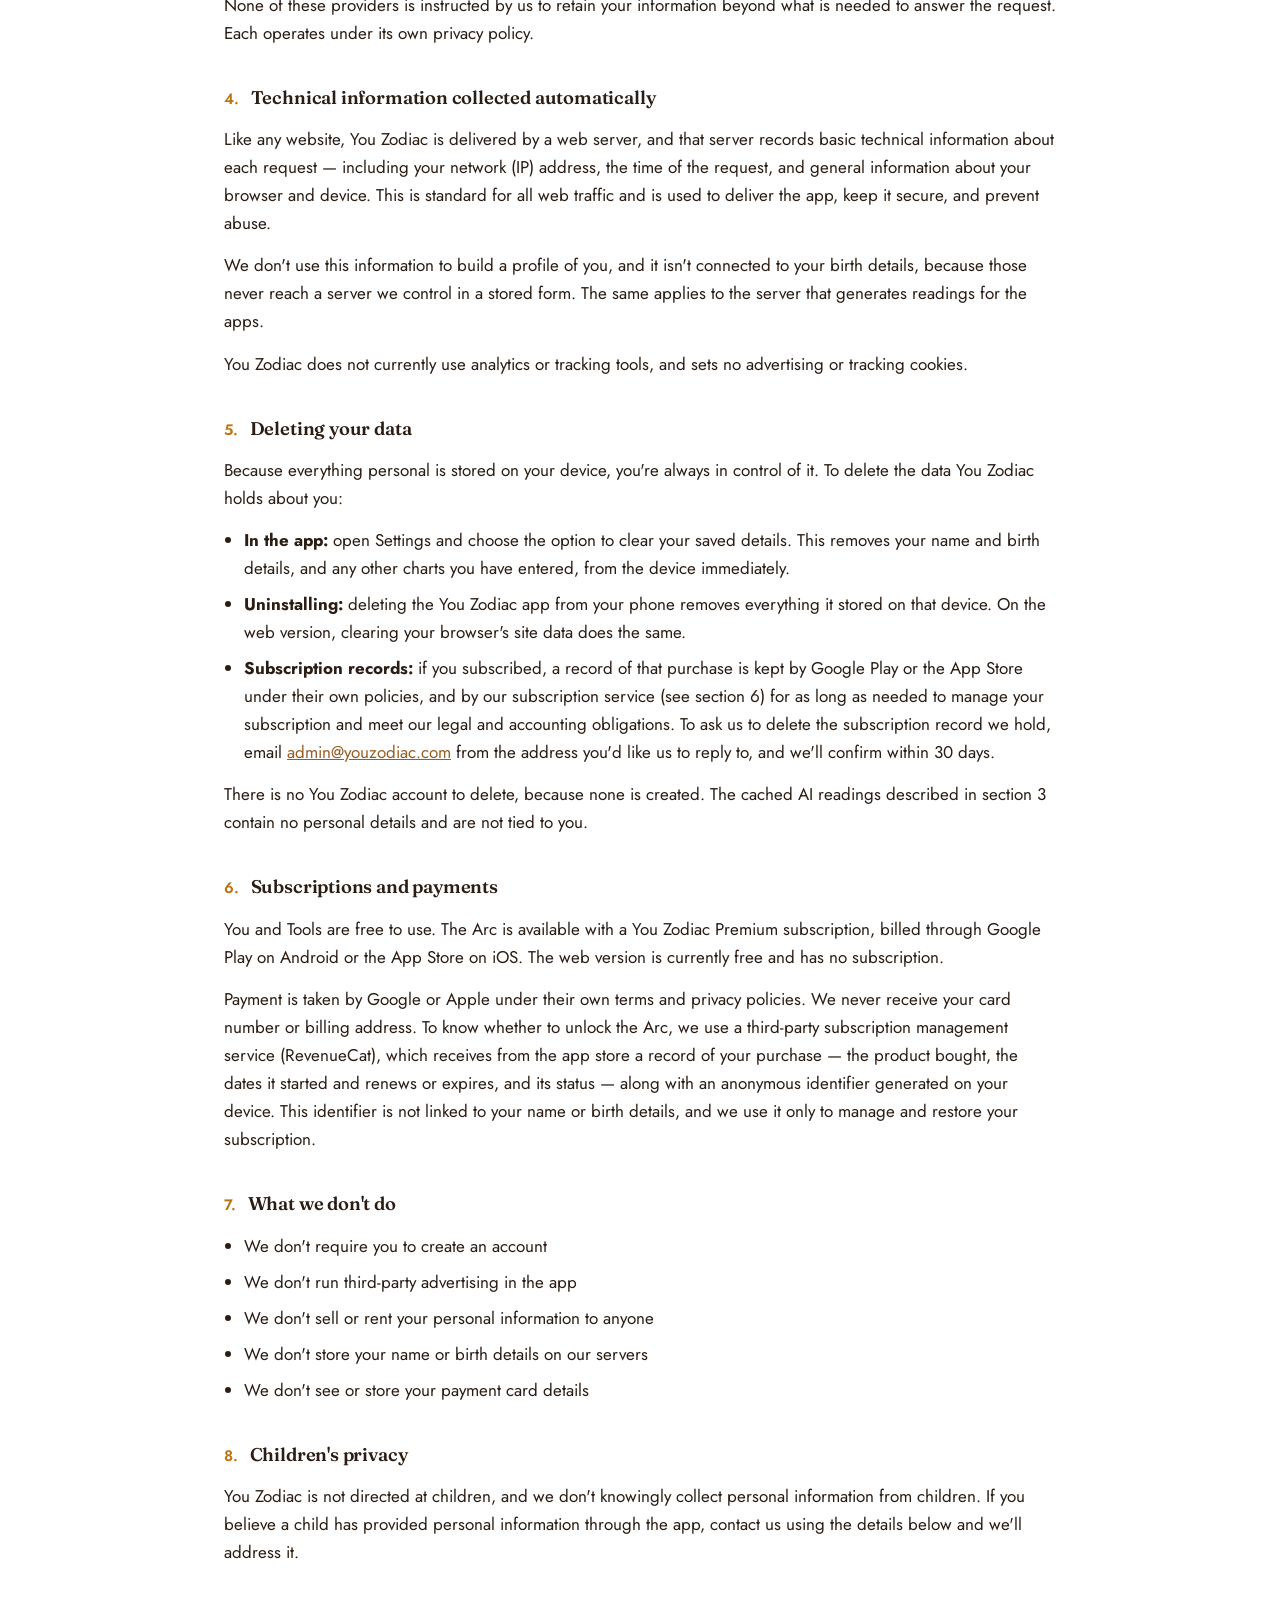
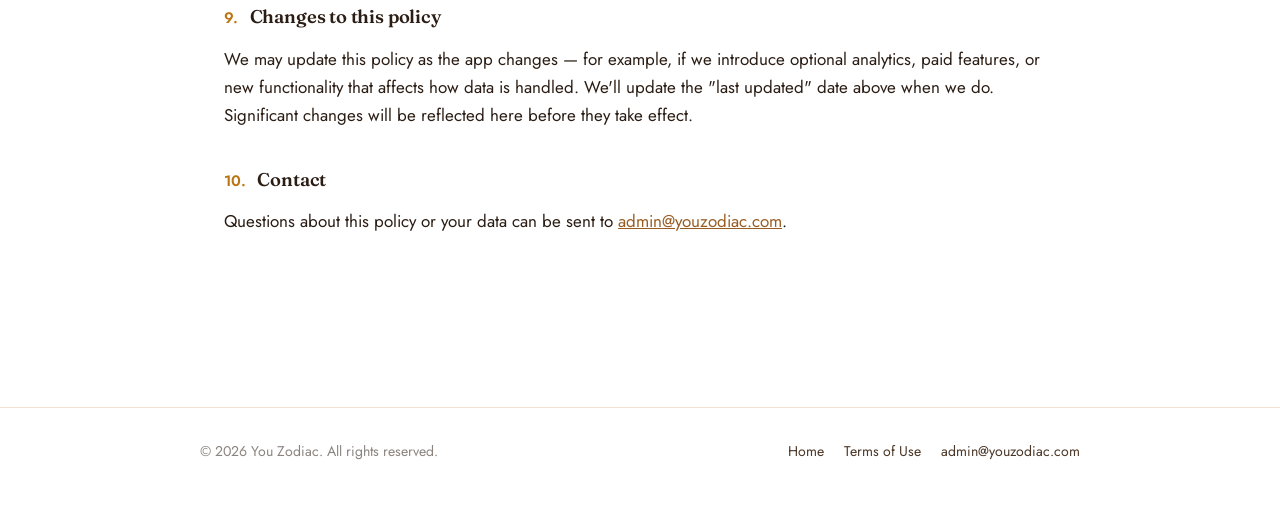
==== commit 937b02d6: "Privacy policy: subscriptions, AI readings, data deletion" ====
--- a/privacy.html
+++ b/privacy.html
@@ -30,7 +30,7 @@
 <main class="legal">
   <div class="eyebrow">Legal</div>
   <h1>Privacy Policy</h1>
-  <p class="updated">Last updated: 31 August 2026</p>
+  <p class="updated">Last updated: 23 October 2026</p>
   <section>
     <p>
       This policy explains what information the You Zodiac app collects, how it's used, and the
@@ -41,27 +41,32 @@
     <h2><span class="num">1.</span> The short version</h2>
     <p>
       You Zodiac doesn't require an account, doesn't run advertising, and doesn't sell your data.
-      The birth details you enter — yours and, optionally, a partner's — are stored only on your
-      own device. We don't keep a copy of them, and there is no database of users to be part of.
+      The birth details you enter — yours and, optionally, another person's — are stored only on
+      your own device. We don't keep a copy of them, and there is no database of users to be part
+      of. If you subscribe, payment is handled by the app store you downloaded You Zodiac from; we
+      never see your card details.
     </p>
   </section>
   <section>
     <h2><span class="num">2.</span> Information you provide</h2>
     <p>To generate your chart and readings, the app asks for:</p>
     <ul>
+      <li>Your first name, so readings can address you</li>
       <li>Your date of birth, and — if you choose to add them — birth time and birth place</li>
-      <li>Optionally, the same details for a partner, to generate a compatibility reading</li>
+      <li>Optionally, the same details for another person, to cast their chart or a synastry
+          reading in Tools</li>
     </ul>
     <p>
-      This information is stored locally in your browser's own storage on your device. It is not
-      uploaded to a You Zodiac account or database, because You Zodiac doesn't have one — there is
-      no sign-up and no login.
-    </p>
-    <p>
-      Because this storage belongs to your browser rather than to us, it isn't permanent. Clearing
-      your browsing data will remove it, and iOS in particular may clear it automatically if you
-      haven't opened the app for an extended period. If that happens, the app will simply ask for
-      your details again. Nothing is recoverable by us, because we never had it.
+      This information is stored locally on your device — in the app's own storage on iOS and
+      Android, or in your browser's storage if you use the web version. It is not uploaded to a You
+      Zodiac account or database, because You Zodiac doesn't have one — there is no sign-up and no
+      login.
+    </p>
+    <p>
+      On the web version this storage belongs to your browser rather than to us, so it isn't
+      permanent: clearing your browsing data will remove it, and iOS may clear it automatically if
+      you haven't opened the app for an extended period. If that happens, the app will simply ask
+      for your details again. Nothing is recoverable by us, because we never had it.
     </p>
   </section>
   <section>
@@ -84,7 +89,17 @@
       through our server and does not include your name, date, or time of birth.
     </p>
     <p>
-      Neither of these providers is instructed by us to retain your information beyond what is
+      The written readings in the app — for example the Arc and the "how do these signs shape me"
+      explanations — are generated by an artificial-intelligence language model. To produce them,
+      our server sends the model the relevant chart positions (signs, houses and aspects) together
+      with your current age or the date in question. It does not send your name, your exact date
+      and time of birth, or your place of birth. Because many people share the same chart
+      positions, we keep a copy of each generated reading on our server, keyed only by those
+      positions, so it can be reused rather than regenerated. These cached readings contain no
+      personal details and are deleted automatically after about a year.
+    </p>
+    <p>
+      None of these providers is instructed by us to retain your information beyond what is
       needed to answer the request. Each operates under its own privacy policy.
     </p>
   </section>
@@ -98,32 +113,54 @@
     </p>
     <p>
       We don't use this information to build a profile of you, and it isn't connected to your birth
-      details, because those never reach a server we control in a stored form.
+      details, because those never reach a server we control in a stored form. The same applies to
+      the server that generates readings for the apps.
     </p>
     <p>
       You Zodiac does not currently use analytics or tracking tools, and sets no advertising or
       tracking cookies.
     </p>
   </section>
-  <section>
-    <h2><span class="num">5.</span> Data you control</h2>
-    <p>
-      Because everything personal is stored on your device, you're always in control of it:
+  <section id="delete">
+    <h2><span class="num">5.</span> Deleting your data</h2>
+    <p>
+      Because everything personal is stored on your device, you're always in control of it. To
+      delete the data You Zodiac holds about you:
     </p>
     <ul>
-      <li>You can clear your saved chart data at any time from Settings → Data</li>
-      <li>Clearing your browser's site data, or removing the app from your home screen and
-          clearing that data, removes everything stored locally</li>
-      <li>There is no cloud account to delete, because none is created</li>
+      <li><strong>In the app:</strong> open Settings and choose the option to clear your saved
+          details. This removes your name and birth details, and any other charts you have
+          entered, from the device immediately.</li>
+      <li><strong>Uninstalling:</strong> deleting the You Zodiac app from your phone removes
+          everything it stored on that device. On the web version, clearing your browser's site
+          data does the same.</li>
+      <li><strong>Subscription records:</strong> if you subscribed, a record of that purchase is
+          kept by Google Play or the App Store under their own policies, and by our subscription
+          service (see section 6) for as long as needed to manage your subscription and meet our
+          legal and accounting obligations. To ask us to delete the subscription record we hold,
+          email <a class="inline" href="mailto:admin@youzodiac.com">admin@youzodiac.com</a> from
+          the address you'd like us to reply to, and we'll confirm within 30 days.</li>
     </ul>
-  </section>
-  <section>
-    <h2><span class="num">6.</span> Cost</h2>
-    <p>
-      You Zodiac is currently provided free of charge. There is no subscription, no payment is
-      taken, and no payment or billing information is collected. If paid features are introduced in
-      future, this policy will be updated to describe how payment information is handled before
-      that happens.
+    <p>
+      There is no You Zodiac account to delete, because none is created. The cached AI readings
+      described in section 3 contain no personal details and are not tied to you.
+    </p>
+  </section>
+  <section>
+    <h2><span class="num">6.</span> Subscriptions and payments</h2>
+    <p>
+      You and Tools are free to use. The Arc is available with a You Zodiac Premium subscription,
+      billed through Google Play on Android or the App Store on iOS. The web version is currently
+      free and has no subscription.
+    </p>
+    <p>
+      Payment is taken by Google or Apple under their own terms and privacy policies. We never
+      receive your card number or billing address. To know whether to unlock the Arc, we use a
+      third-party subscription management service (RevenueCat), which receives from the app store a
+      record of your purchase — the product bought, the dates it started and renews or expires, and
+      its status — along with an anonymous identifier generated on your device. This identifier is
+      not linked to your name or birth details, and we use it only to manage and restore your
+      subscription.
     </p>
   </section>
   <section>
@@ -132,7 +169,8 @@
       <li>We don't require you to create an account</li>
       <li>We don't run third-party advertising in the app</li>
       <li>We don't sell or rent your personal information to anyone</li>
-      <li>We don't store your birth details on our servers</li>
+      <li>We don't store your name or birth details on our servers</li>
+      <li>We don't see or store your payment card details</li>
     </ul>
   </section>
   <section>
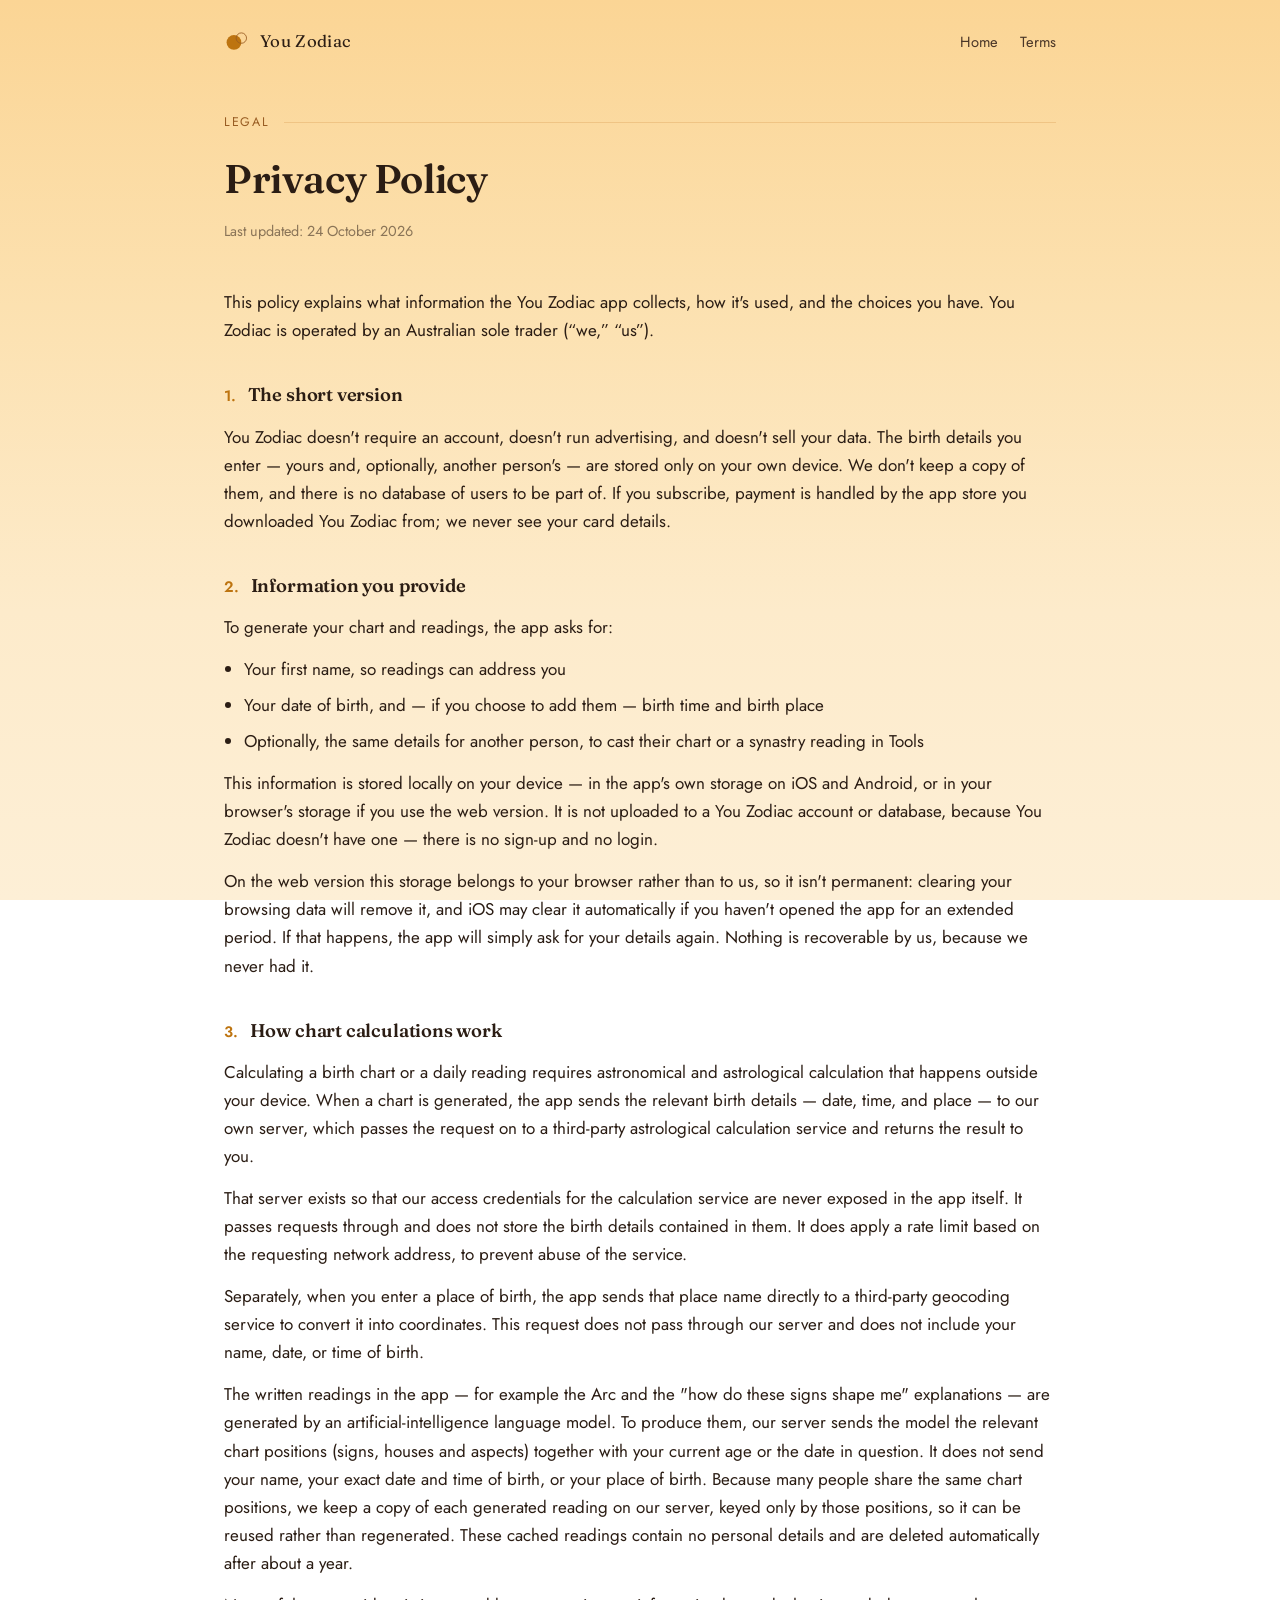
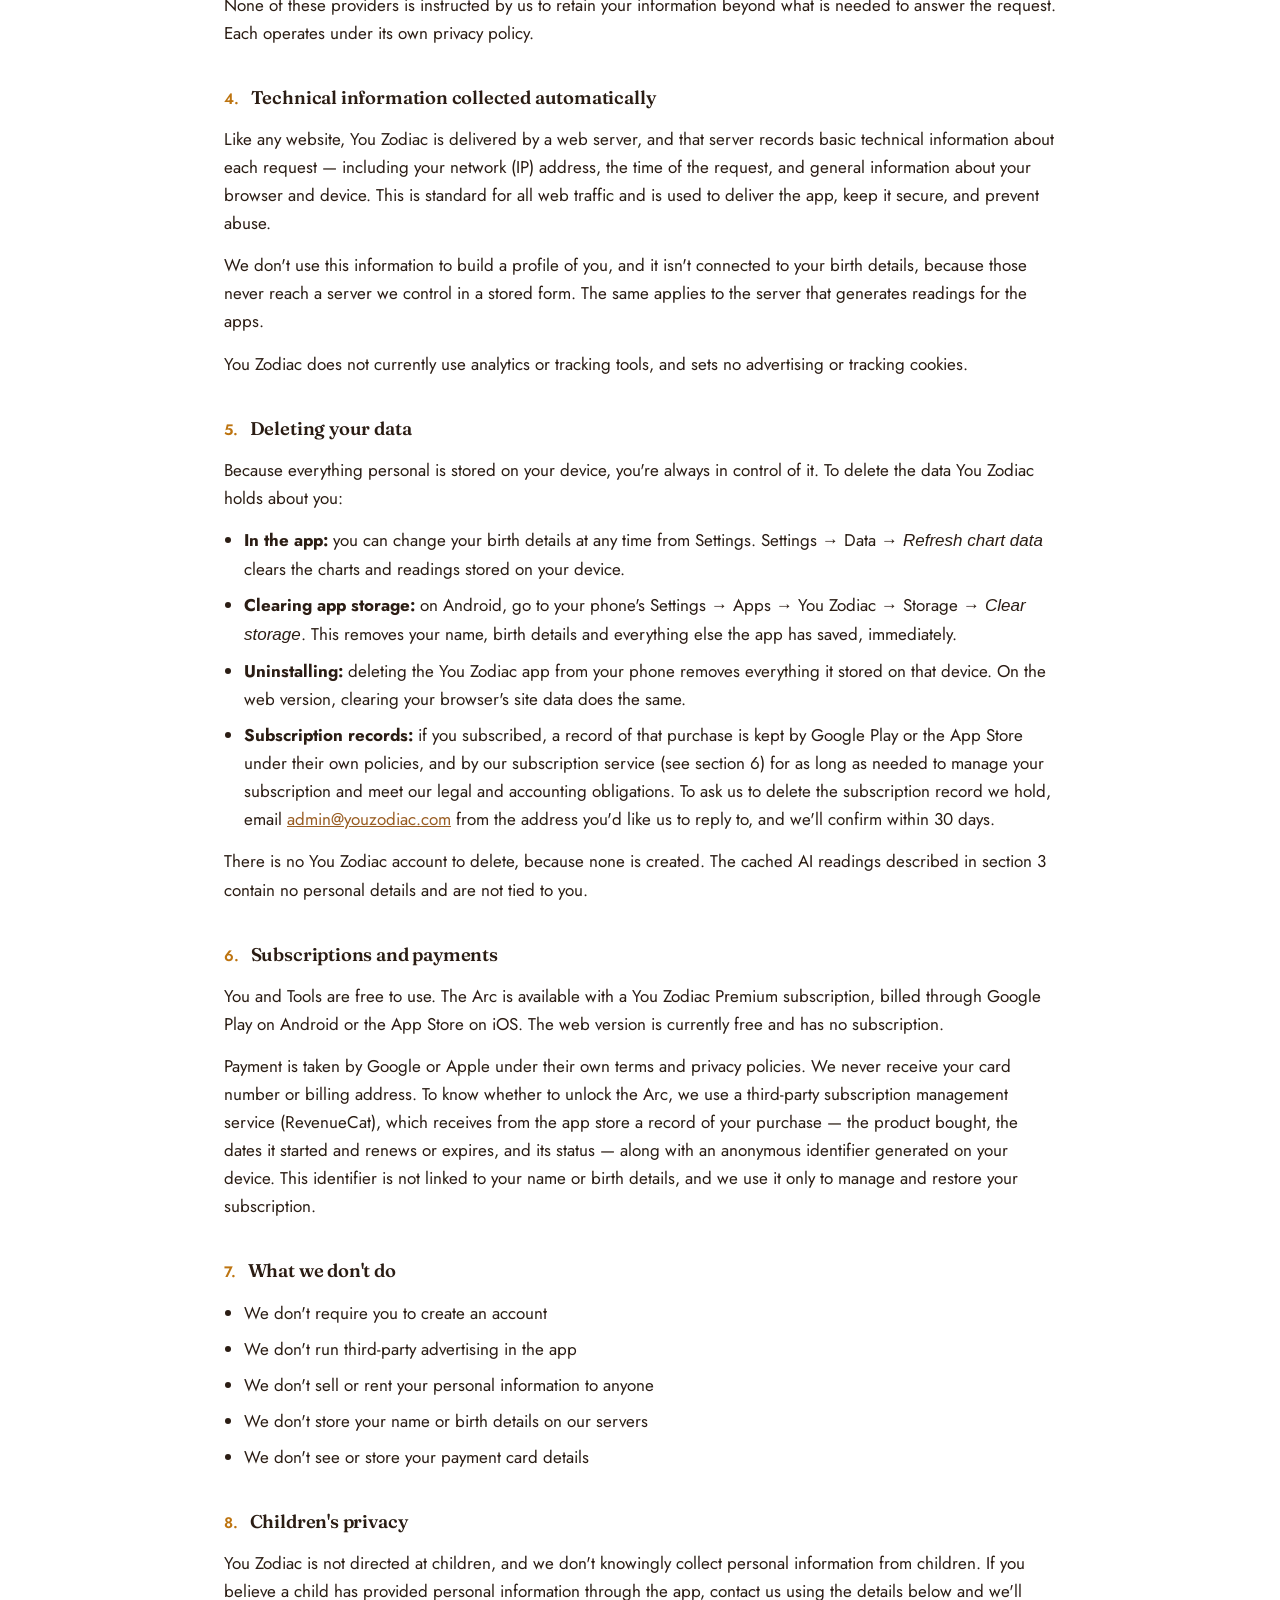
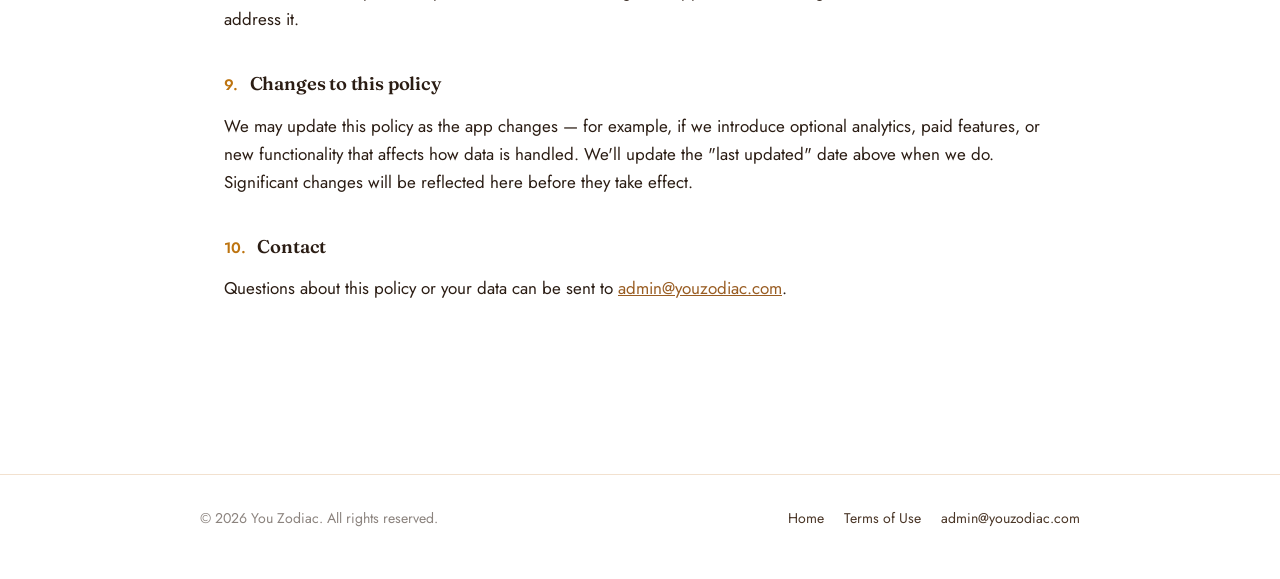
==== commit de37e2d7: "Privacy: match deletion steps to app Settings" ====
--- a/privacy.html
+++ b/privacy.html
@@ -30,7 +30,7 @@
 <main class="legal">
   <div class="eyebrow">Legal</div>
   <h1>Privacy Policy</h1>
-  <p class="updated">Last updated: 23 October 2026</p>
+  <p class="updated">Last updated: 24 October 2026</p>
   <section>
     <p>
       This policy explains what information the You Zodiac app collects, how it's used, and the
@@ -128,9 +128,12 @@
       delete the data You Zodiac holds about you:
     </p>
     <ul>
-      <li><strong>In the app:</strong> open Settings and choose the option to clear your saved
-          details. This removes your name and birth details, and any other charts you have
-          entered, from the device immediately.</li>
+      <li><strong>In the app:</strong> you can change your birth details at any time from
+          Settings. Settings &rarr; Data &rarr; <em>Refresh chart data</em> clears the charts and
+          readings stored on your device.</li>
+      <li><strong>Clearing app storage:</strong> on Android, go to your phone's Settings &rarr;
+          Apps &rarr; You Zodiac &rarr; Storage &rarr; <em>Clear storage</em>. This removes your name,
+          birth details and everything else the app has saved, immediately.</li>
       <li><strong>Uninstalling:</strong> deleting the You Zodiac app from your phone removes
           everything it stored on that device. On the web version, clearing your browser's site
           data does the same.</li>
